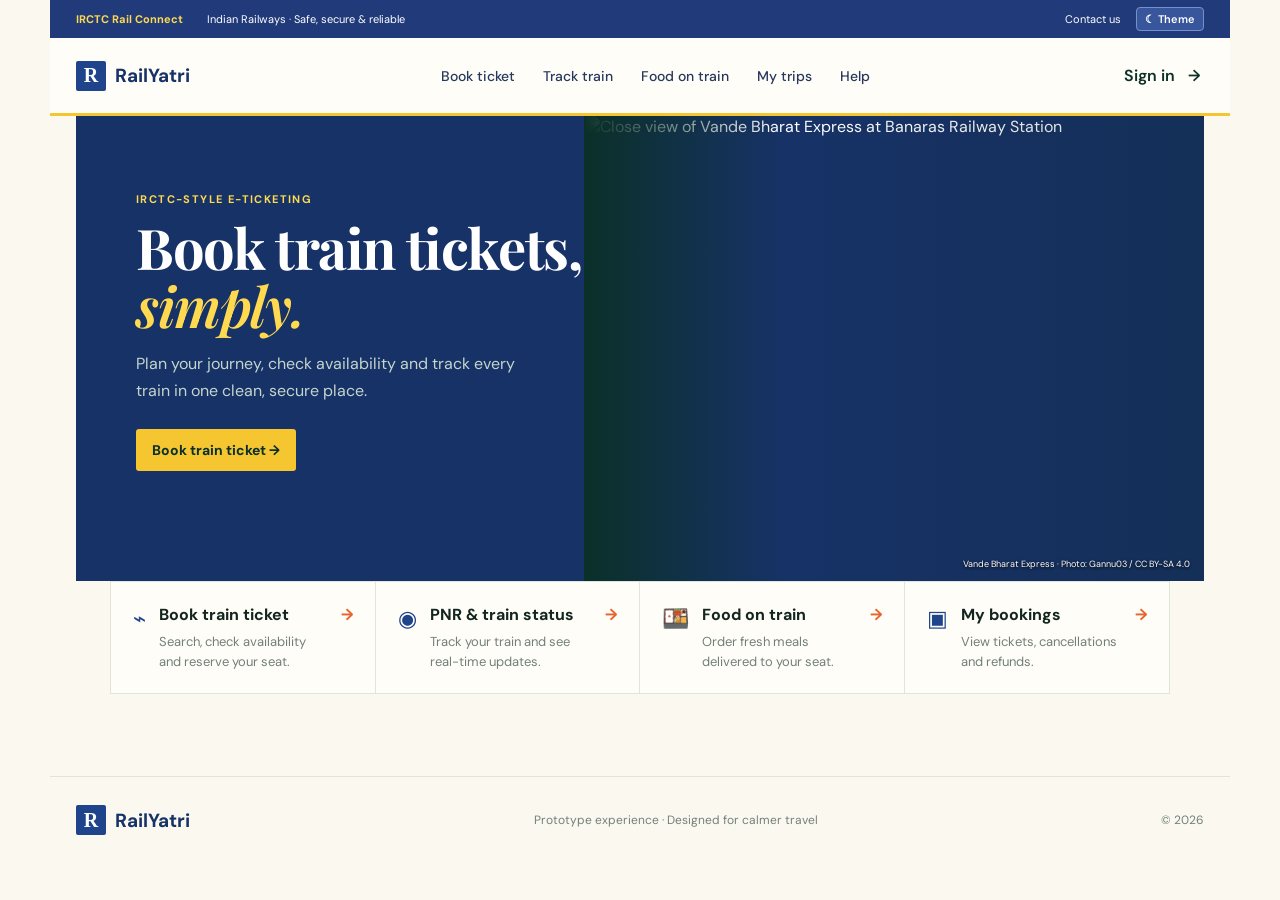
==== Project 1/index.html @ 1992cc27 "Add files via upload" ====
<!doctype html><html lang="en"><head><meta charset="UTF-8" /><meta name="viewport" content="width=device-width, initial-scale=1.0" /><title>RailYatri — Smarter train travel</title><link rel="preconnect" href="https://fonts.googleapis.com" /><link rel="preconnect" href="https://fonts.gstatic.com" crossorigin /><link href="https://fonts.googleapis.com/css2?family=DM+Sans:wght@400;500;600;700&family=Playfair+Display:wght@600;700&display=swap" rel="stylesheet" /><link rel="stylesheet" href="styles.css" /></head><body><header class="site-header"><a class="brand" href="index.html"><span class="brand-mark">R</span><span>RailYatri</span></a><nav><a href="book.html">Book ticket</a><a href="track.html">Track train</a><a href="food.html">Food on train</a><a href="trips.html">My trips</a><a href="help.html">Help</a></nav><button class="profile">Sign in <span>→</span></button></header><main><section class="hero home-hero"><div class="hero-copy"><p class="eyebrow">IRCTC-STYLE E-TICKETING</p><h1>Book train tickets,<br /><em>simply.</em></h1><p class="intro">Plan your journey, check availability and track every train in one clean, secure place.</p><a class="primary-link" href="book.html">Book train ticket <span>→</span></a></div><div class="hero-photo"><img src="https://commons.wikimedia.org/wiki/Special:FilePath/Vande%20Bharat%20express%20at%20Banaras%20Railwaystation.jpg?width=1600" alt="Close view of Vande Bharat Express at Banaras Railway Station" /><span>Vande Bharat Express · Photo: Gannu03 / CC BY-SA 4.0</span></div></section><section class="home-actions"><a href="book.html"><span>⌁</span><div><h2>Book train ticket</h2><p>Search, check availability and reserve your seat.</p></div><b>→</b></a><a href="track.html"><span>◉</span><div><h2>PNR & train status</h2><p>Track your train and see real-time updates.</p></div><b>→</b></a><a href="food.html"><span>🍱</span><div><h2>Food on train</h2><p>Order fresh meals delivered to your seat.</p></div><b>→</b></a><a href="trips.html"><span>▣</span><div><h2>My bookings</h2><p>View tickets, cancellations and refunds.</p></div><b>→</b></a></section></main><footer><a class="brand" href="index.html"><span class="brand-mark">R</span><span>RailYatri</span></a><span>Prototype experience · Designed for calmer travel</span><span>© 2026</span></footer><script src="app.js"></script></body></html>
---- Project 1/styles.css ----
:root { --ink:#12251f; --deep:#0b3028; --cream:#fbf8f0; --paper:#fffdf8; --orange:#e7642c; --orange-soft:#fff0e7; --green:#2e806a; --muted:#718078; --line:#dfe5dc; }
* { box-sizing:border-box; } html { scroll-behavior:smooth; } body { margin:0; font-family:"DM Sans",sans-serif; color:var(--ink); background:var(--cream); } .site-header, main, footer { max-width:1180px; margin:auto; } .site-header { height:78px; display:flex; align-items:center; justify-content:space-between; padding:0 26px; } .brand { color:var(--deep); text-decoration:none; font-size:19px; font-weight:700; display:flex; gap:9px; align-items:center; } .brand-mark { width:30px; height:30px; border-radius:9px; display:grid; place-items:center; background:var(--orange); color:white; font-family:Georgia,serif; font-size:20px; } nav { display:flex; gap:28px; } nav a { text-decoration:none; color:var(--muted); font-size:14px; font-weight:500; } nav a.active, nav a:hover { color:var(--deep); } .profile,.primary-btn,.dark-btn { border:0; cursor:pointer; font:inherit; font-weight:600; border-radius:9px; } .profile { color:var(--deep); background:transparent; padding:10px 4px; } .profile span,.primary-btn span,.dark-btn span { margin-left:9px; } .hero { min-height:392px; position:relative; display:flex; padding:76px 60px 110px; overflow:hidden; background:var(--deep); color:white; border-radius:22px; } .hero-copy { z-index:2; max-width:550px; } .eyebrow { font-size:11px; letter-spacing:1.4px; font-weight:700; margin:0 0 12px; color:var(--orange); } h1,h2,h3,p { margin-top:0; } h1,h2 { font-family:"Playfair Display",Georgia,serif; } h1 { font-size:56px; line-height:1.03; margin-bottom:18px; letter-spacing:-1.4px; } h1 em { color:#f5bb89; font-weight:600; } .intro { color:#c5d5cc; line-height:1.65; max-width:385px; font-size:16px; } .route-art { position:absolute; inset:0 0 0 50%; background:linear-gradient(145deg,#155446,#0c322b); overflow:hidden; } .sun { position:absolute; width:185px; height:185px; background:#ed9a5e; opacity:.9; border-radius:50%; right:18%; top:59px; } .hill { position:absolute; bottom:-38px; border-radius:50% 50% 0 0; background:#1d6755; } .hill-one { width:420px; height:180px; left:-80px; }.hill-two { width:480px; height:230px; right:-160px; background:#125044; }.track-line { height:3px; width:110%; background:#e5bf79; position:absolute; bottom:86px; transform:rotate(-9deg); }.train { position:absolute; bottom:78px; left:31%; display:flex; gap:5px; transform:rotate(-9deg); }.train span { height:28px; width:76px; background:#f5ead0; border-radius:7px 12px 4px 4px; border-bottom:7px solid var(--orange); }.train span:first-child { width:60px; background:#e8783c; }.booking-card { position:relative; z-index:3; margin:-62px 30px 0; padding:27px 30px 19px; background:var(--paper); border-radius:16px; box-shadow:0 18px 45px #17382c20; } .card-title { display:flex; gap:13px; align-items:center; margin-bottom:21px; }.icon-circle { height:38px; width:38px; display:grid; place-items:center; border-radius:50%; color:var(--orange); background:var(--orange-soft); font-size:22px; }.card-title .eyebrow { margin-bottom:3px; }.card-title h2 { font-family:"DM Sans"; font-size:18px; margin:0; }.booking-form { display:grid; grid-template-columns:1.25fr 35px 1.25fr .9fr .75fr 1fr; gap:12px; align-items:end; }.booking-form label,.track-input { display:flex; flex-direction:column; gap:7px; color:var(--muted); font-size:12px; font-weight:600; }.booking-form input,.booking-form select,.track-input input { min-height:43px; padding:0 11px; border:1px solid var(--line); border-radius:7px; background:white; color:var(--ink); font:500 14px "DM Sans"; outline-color:var(--green); }.swap { width:32px; height:32px; margin-bottom:5px; background:var(--orange-soft); color:var(--orange); border:0; border-radius:50%; font-size:17px; cursor:pointer; }.primary-btn,.dark-btn { min-height:43px; color:white; background:var(--orange); padding:0 13px; white-space:nowrap; }.form-note,.helper { margin:14px 0 0; color:var(--muted); font-size:12px; }.tracker-section { padding:105px 60px 88px; display:grid; grid-template-columns:.76fr 1.24fr; align-items:center; gap:70px; }.section-intro h2 { font-size:40px; line-height:1.1; margin-bottom:15px; letter-spacing:-.7px; }.section-intro>p:last-child { color:var(--muted); line-height:1.7; max-width:330px; }.tracker-panel { background:var(--paper); border:1px solid #e7e3d7; border-radius:16px; padding:11px 22px 24px; }.tracker-tabs { display:flex; border-bottom:1px solid var(--line); gap:26px; }.tab { padding:16px 3px 13px; color:var(--muted); font:600 14px "DM Sans"; border:0; border-bottom:2px solid transparent; background:transparent; cursor:pointer; }.tab.active { color:var(--deep); border-color:var(--orange); }.tracking-form { display:grid; grid-template-columns:1fr auto; gap:12px; margin-top:22px; }.track-input input { width:100%; }.dark-btn { background:var(--deep); align-self:end; }.tracking-result { margin-top:23px; padding-top:22px; border-top:1px solid var(--line); }.hidden { display:none; }.result-head { display:flex; justify-content:space-between; gap:15px; }.result-head .eyebrow { margin-bottom:7px; }.result-head h3 { font-size:16px; margin-bottom:5px; }.result-head p:not(.eyebrow) { color:var(--muted); font-size:13px; margin-bottom:0; }.status { align-self:start; color:var(--green); background:#e7f5ee; border-radius:20px; padding:6px 9px; white-space:nowrap; font-size:11px; font-weight:700; }.journey-progress { display:grid; grid-template-columns:1fr 1.2fr 1fr .85fr 1fr; align-items:start; margin:30px 0 19px; }.station { display:flex; flex-direction:column; gap:5px; font-size:12px; }.station b { font-size:13px; }.station small { color:var(--muted); font-size:10px; line-height:1.35; }.current b { color:var(--orange); }.line { height:2px; margin-top:7px; background:var(--line); position:relative; }.line i { display:block; width:72%; height:2px; background:var(--green); }.line.future { background:repeating-linear-gradient(90deg,var(--line) 0 5px,transparent 5px 10px); }.train-dot { position:absolute; top:-10px; right:25%; width:20px; height:20px; display:grid; place-items:center; border-radius:50%; background:var(--green); color:white; font-size:13px; }.result-details { display:flex; gap:10px; flex-wrap:wrap; }.result-details span { color:var(--muted); background:#f7f4ec; border-radius:6px; padding:8px; font-size:11px; }.result-details b { color:var(--ink); margin-right:3px; }.quick-links { margin:0 60px 84px; padding-top:28px; border-top:1px solid var(--line); display:grid; grid-template-columns:repeat(3,1fr); gap:36px; }.link-icon { color:var(--orange); font-size:25px; }.quick-links h3 { font-size:16px; margin:12px 0 6px; }.quick-links p { color:var(--muted); font-size:13px; line-height:1.55; max-width:220px; }.quick-links a { color:var(--deep); font-size:13px; font-weight:700; text-decoration:none; } footer { margin-top:20px; padding:28px 26px; border-top:1px solid var(--line); display:flex; justify-content:space-between; align-items:center; color:var(--muted); font-size:12px; }
@media (max-width:760px) { .site-header { padding:0 18px; }.site-header nav { display:none; }.hero { border-radius:0; min-height:390px; padding:64px 27px 145px; }.route-art { left:0; top:58%; opacity:.65; }.booking-card { margin:-83px 14px 0; padding:22px 17px; }.booking-form { grid-template-columns:1fr 32px 1fr; }.booking-form label:nth-of-type(3),.booking-form label:nth-of-type(4),.primary-btn { grid-column:span 3; }.tracker-section { padding:75px 20px 60px; grid-template-columns:1fr; gap:28px; }.section-intro h2 { font-size:35px; }.tracker-panel { padding:9px 15px 18px; }.tracking-form { grid-template-columns:1fr; }.journey-progress { grid-template-columns:1fr; gap:8px; }.line { width:2px; height:18px; margin:0 0 0 6px; }.line i { width:2px; height:70%; }.line.future { width:2px; }.train-dot { display:none; }.quick-links { margin:0 20px 55px; grid-template-columns:1fr; gap:27px; }.result-head { flex-direction:column; }.status { align-self:start; } footer { margin:0 15px; padding:24px 4px; flex-wrap:wrap; gap:15px; } }
.home-hero { margin:0 26px; }.primary-link { display:inline-block; margin-top:9px; color:var(--deep); text-decoration:none; background:#f5bb89; padding:12px 16px; border-radius:9px; font-weight:700; font-size:14px; }.home-actions { display:grid; grid-template-columns:repeat(3,1fr); gap:18px; margin:32px 60px 82px; }.home-actions a,.help-grid a { display:flex; gap:13px; align-items:flex-start; color:var(--ink); text-decoration:none; background:var(--paper); padding:22px; border:1px solid #e7e3d7; border-radius:13px; }.home-actions a>span,.help-grid a>span { color:var(--orange); font-size:22px; }.home-actions h2,.help-grid h2 { font-family:"DM Sans"; font-size:16px; margin:0 0 7px; }.home-actions p,.help-grid p { margin:0; color:var(--muted); font-size:13px; line-height:1.5; }.home-actions b { margin-left:auto; color:var(--orange); }.page { max-width:930px; min-height:calc(100vh - 150px); padding:60px 26px 90px; }.page-heading { margin-bottom:37px; }.page-heading h1 { color:var(--deep); margin-bottom:13px; }.page-heading h1 em { color:var(--orange); }.page-heading>p:last-child { color:var(--muted); max-width:470px; line-height:1.6; }.page-card { margin:0; }.tracker-page { max-width:790px; }.tracker-page .tracker-panel { padding:11px 22px 28px; }.trip-card { background:var(--paper); border:1px solid #e7e3d7; border-radius:16px; padding:27px; }.trip-top { display:flex; justify-content:space-between; gap:18px; }.trip-top h2 { font-size:25px; margin:0 0 9px; }.trip-top p:last-child { color:var(--muted); font-size:13px; margin:0; }.trip-meta { display:grid; grid-template-columns:repeat(3,1fr); margin:26px 0; padding:19px 0; border-top:1px solid var(--line); border-bottom:1px solid var(--line); gap:16px; font-size:13px; }.trip-meta span { display:flex; flex-direction:column; gap:5px; }.trip-meta b { color:var(--muted); font-size:11px; }.trip-actions { display:flex; align-items:center; gap:22px; }.outline-link { text-decoration:none; color:var(--deep); border:1px solid var(--deep); border-radius:8px; padding:10px 13px; font-size:13px; font-weight:700; }.help-grid { display:grid; grid-template-columns:repeat(3,1fr); gap:17px; }.help-grid a { display:block; min-height:210px; }.help-grid a>span { display:block; margin-bottom:28px; }.help-grid b { display:block; margin-top:22px; color:var(--deep); font-size:13px; }
@media (max-width:760px) { .home-hero { margin:0; }.page { padding:45px 20px 65px; }.page-heading h1 { font-size:42px; }.home-actions,.help-grid { grid-template-columns:1fr; margin:24px 20px 55px; }.home-actions { margin-top:24px; }.help-grid { margin-left:0; margin-right:0; }.trip-top,.trip-actions { flex-direction:column; }.trip-meta { grid-template-columns:1fr; }.page-card { margin:0; } }
.live-strip { display:flex; align-items:center; gap:8px; margin:22px 0 0; padding:10px 12px; background:#eef8f2; border-radius:8px; color:#287358; font-size:12px; }.live-strip span:not(.pulse) { color:var(--muted); }.live-strip button { margin-left:auto; color:var(--deep); border:0; background:transparent; font:700 12px "DM Sans"; cursor:pointer; }.pulse { width:7px; height:7px; border-radius:50%; background:var(--green); box-shadow:0 0 0 4px #cde9dc; }.tracker-stats { display:grid; grid-template-columns:repeat(3,1fr); gap:10px; margin:16px 0; }.tracker-stats div { padding:13px; border:1px solid var(--line); border-radius:8px; }.tracker-stats small,.tracker-stats span { display:block; color:var(--muted); font-size:10px; }.tracker-stats b { display:block; margin:5px 0 4px; font-size:19px; }.tracker-stats em { font-size:11px; font-style:normal; font-weight:500; }.route-card { margin-top:23px; padding:18px; background:#f9f7f0; border-radius:11px; }.route-card-head { display:flex; justify-content:space-between; gap:15px; padding-bottom:16px; border-bottom:1px solid var(--line); }.route-card-head .eyebrow { margin-bottom:5px; }.route-card-head h4 { margin:0; font-size:15px; }.route-card-head>span { align-self:center; color:var(--green); background:#e7f5ee; padding:6px 8px; border-radius:20px; white-space:nowrap; font-size:10px; font-weight:700; }.station-timeline { margin:19px 0 0; padding:0; list-style:none; }.station-timeline li { position:relative; display:grid; grid-template-columns:48px 1fr; gap:13px; min-height:58px; padding-left:20px; }.station-timeline li::before { content:""; position:absolute; left:3px; top:5px; width:9px; height:9px; border-radius:50%; background:#fff; border:2px solid #c5cec8; }.station-timeline li::after { content:""; position:absolute; left:7px; top:15px; bottom:0; width:1px; background:#d4ddd6; }.station-timeline li:last-child { min-height:35px; }.station-timeline li:last-child::after { display:none; }.station-timeline li.complete::before { background:var(--green); border-color:var(--green); }.station-timeline li.current::before { width:13px; height:13px; left:1px; top:3px; background:var(--orange); border:3px solid #ffd9c5; }.station-timeline time { color:var(--muted); font-size:11px; font-weight:600; }.station-timeline b { display:block; font-size:13px; }.station-timeline small { display:block; margin-top:4px; color:var(--muted); font-size:11px; }.station-timeline .current b { color:var(--orange); }.tiny-live { margin-left:5px; padding:2px 4px; background:var(--orange-soft); border-radius:3px; color:var(--orange); font-size:8px; letter-spacing:.5px; }.detail-grid { display:grid; grid-template-columns:1fr 1fr; gap:13px; margin-top:16px; }.detail-grid section { padding:14px; border:1px solid var(--line); border-radius:9px; }.detail-grid .eyebrow { margin-bottom:10px; }.ticket-lines { display:grid; gap:8px; }.ticket-lines span { display:flex; justify-content:space-between; color:var(--muted); font-size:11px; }.ticket-lines b { color:var(--ink); }.confirmed { color:var(--green)!important; }.alert { display:flex; gap:7px; color:var(--muted); font-size:11px; line-height:1.5; }.alert b { color:var(--green); }.text-action { margin-top:14px; padding:0; border:0; color:var(--deep); background:transparent; font:700 11px "DM Sans"; cursor:pointer; }
@media (max-width:760px) { .live-strip { flex-wrap:wrap; }.live-strip button { margin-left:0; }.tracker-stats,.detail-grid { grid-template-columns:1fr; }.route-card-head { flex-direction:column; }.route-card-head>span { align-self:flex-start; }.result-details { display:none; } }
.hero-photo { position:absolute; inset:0 0 0 45%; overflow:hidden; }.hero-photo::after { content:""; position:absolute; inset:0; background:linear-gradient(90deg,var(--deep) 0%,transparent 32%,#08241a33 100%); }.hero-photo img { width:100%; height:100%; display:block; object-fit:cover; object-position:center; }.hero-photo span { position:absolute; right:14px; bottom:11px; z-index:1; color:#fff; font-size:9px; text-shadow:0 1px 3px #000; }
@media (max-width:760px) { .hero-photo { inset:0; opacity:.42; }.hero-photo::after { background:linear-gradient(0deg,#0b302899,transparent); }.hero-photo span { display:none; } }
.irctc-utility { max-width:1180px; margin:auto; min-height:32px; padding:7px 26px; display:flex; align-items:center; gap:24px; color:#fff; background:#213b7a; font-size:11px; }.irctc-utility>span:first-child { color:#ffd94f; font-weight:700; }.irctc-utility div { margin-left:auto; display:flex; align-items:center; gap:15px; }.irctc-utility a { color:#fff; text-decoration:none; }.theme-toggle { padding:4px 8px; color:#fff; background:#38569b; border:1px solid #7690c9; border-radius:4px; font:600 11px "DM Sans"; cursor:pointer; }.site-header { border-bottom:3px solid #f6c631; background:var(--paper); }.brand-mark { border-radius:2px; background:#20448c; }.brand { color:#173267; }.site-header nav { align-self:stretch; }.site-header nav a { display:flex; align-items:center; color:#26385b; }.site-header nav a.active { color:#174998; border-bottom:3px solid #f6c631; }.home-hero { border-radius:0; min-height:426px; background:#173267; }.hero-copy { max-width:600px; }.home-hero .eyebrow { color:#ffd94f; }.home-hero h1 em { color:#ffd94f; }.primary-link { border-radius:3px; background:#f6c631; }.home-actions { gap:0; margin-top:0; border:1px solid var(--line); background:var(--paper); }.home-actions a { border:0; border-radius:0; border-right:1px solid var(--line); }.home-actions a:last-child { border-right:0; }.home-actions a>span { color:#20448c; }.page-heading .eyebrow,.card-title .eyebrow { color:#174998; }.primary-btn { border-radius:3px; background:#ef8e12; }.dark-btn { border-radius:3px; background:#20448c; }.tracker-panel,.trip-card { border-radius:4px; }.tab.active { color:#174998; border-color:#f6c631; }
:root[data-theme="dark"] { --ink:#eaf1ff; --deep:#07162f; --cream:#0c1628; --paper:#13213a; --orange:#ffbc32; --orange-soft:#273b55; --green:#65d6ac; --muted:#aab8cf; --line:#33445f; } :root[data-theme="dark"] body { background:#0c1628; } :root[data-theme="dark"] .site-header { background:#13213a; border-color:#ffbc32; } :root[data-theme="dark"] .brand { color:#eaf1ff; } :root[data-theme="dark"] .brand-mark { background:#ffbc32; color:#102040; } :root[data-theme="dark"] .site-header nav a { color:#c6d3e8; } :root[data-theme="dark"] .site-header nav a.active { color:#ffce4c; } :root[data-theme="dark"] .booking-form input,:root[data-theme="dark"] .booking-form select,:root[data-theme="dark"] .track-input input { background:#0d1a2e; color:#eaf1ff; border-color:#3a4c69; } :root[data-theme="dark"] .home-actions a,:root[data-theme="dark"] .tracker-panel,:root[data-theme="dark"] .trip-card { background:#13213a; border-color:#33445f; } :root[data-theme="dark"] .route-card,:root[data-theme="dark"] .result-details span { background:#172944; } :root[data-theme="dark"] .live-strip { background:#153829; } :root[data-theme="dark"] .detail-grid section,:root[data-theme="dark"] .tracker-stats div { border-color:#33445f; } :root[data-theme="dark"] .hero-photo::after { background:linear-gradient(90deg,#07162f 0%,transparent 34%,#0008 100%); } :root[data-theme="dark"] footer { border-color:#33445f; }
@media (max-width:760px) { .irctc-utility { padding:7px 15px; gap:8px; }.irctc-utility>span:nth-child(2),.irctc-utility a { display:none; }.irctc-utility div { margin-left:auto; }.site-header { margin-top:0; }.home-actions { margin-top:0; }.home-actions a { border-right:0; border-bottom:1px solid var(--line); }.home-actions a:last-child { border-bottom:0; } }
.food-page { max-width:1010px; }.food-search { display:grid; grid-template-columns:.9fr 1.1fr; gap:30px; padding:27px; background:#18366e; color:white; border-radius:5px; }.food-search .eyebrow { color:#ffdc51; }.food-search h2 { margin:0 0 9px; font-size:27px; }.food-search-copy>p:last-child { margin:0; color:#d6e0f4; font-size:13px; line-height:1.6; }.food-form { display:grid; grid-template-columns:1fr 1fr auto; gap:10px; align-items:end; }.food-form label { display:flex; flex-direction:column; gap:7px; color:#d6e0f4; font-size:11px; font-weight:700; }.food-form input,.food-form select { min-height:42px; padding:0 10px; border:1px solid #7992c2; border-radius:3px; color:#173267; background:#fff; font:500 13px "DM Sans"; }.food-results { margin-top:32px; }.food-result-head { display:flex; justify-content:space-between; align-items:flex-start; margin-bottom:18px; }.food-result-head .eyebrow { margin-bottom:6px; }.food-result-head h2 { margin:0; font-size:27px; }.food-grid { display:grid; grid-template-columns:repeat(3,1fr); gap:17px; }.food-grid article { overflow:hidden; padding:0 15px 15px; background:var(--paper); border:1px solid var(--line); border-radius:5px; }.food-image { height:130px; margin:0 -15px 14px; display:grid; place-items:center; font-size:59px; }.thali { background:#f8e3bd; }.biryani { background:#f2d2bf; }.snacks { background:#d9e8cc; }.food-tag { margin:0 0 7px; color:#396b92; font-size:9px; font-weight:700; letter-spacing:1px; }.food-grid h3 { margin-bottom:7px; font-family:"DM Sans"; font-size:16px; }.food-grid p:not(.food-tag) { min-height:39px; margin-bottom:14px; color:var(--muted); font-size:12px; line-height:1.5; }.food-grid article>div:last-child { display:flex; justify-content:space-between; align-items:center; }.add-food { padding:7px 10px; border:1px solid #20448c; border-radius:3px; color:#20448c; background:transparent; font:700 12px "DM Sans"; cursor:pointer; }.add-food:disabled { color:#37745c; border-color:#77b491; }.cart-message { margin:16px 0 0; color:var(--muted); font-size:12px; }.food-steps { display:grid; grid-template-columns:repeat(3,1fr); gap:22px; margin-top:62px; padding-top:28px; border-top:1px solid var(--line); }.food-steps span { display:grid; place-items:center; width:26px; height:26px; margin-bottom:10px; border-radius:50%; background:#e4ebf7; color:#20448c; font-size:12px; font-weight:700; }.food-steps h3 { margin:0 0 6px; font-size:14px; }.food-steps p { color:var(--muted); font-size:12px; }.food-page .primary-btn { align-self:end; }
:root[data-theme="dark"] .food-grid article { background:#13213a; border-color:#33445f; }:root[data-theme="dark"] .food-form input,:root[data-theme="dark"] .food-form select { background:#0d1a2e; color:#eaf1ff; border-color:#637b9e; }:root[data-theme="dark"] .food-steps span { background:#263b5f; color:#ffcf50; }:root[data-theme="dark"] .food-tag { color:#8fc0ff; }
@media (max-width:760px) { .food-search,.food-form,.food-grid,.food-steps { grid-template-columns:1fr; }.food-search { padding:20px; }.food-result-head { flex-direction:column; gap:12px; }.food-grid { gap:14px; }.food-steps { margin-top:42px; gap:8px; } }
@media (min-width:761px) { .home-actions { grid-template-columns:repeat(4,1fr); } }
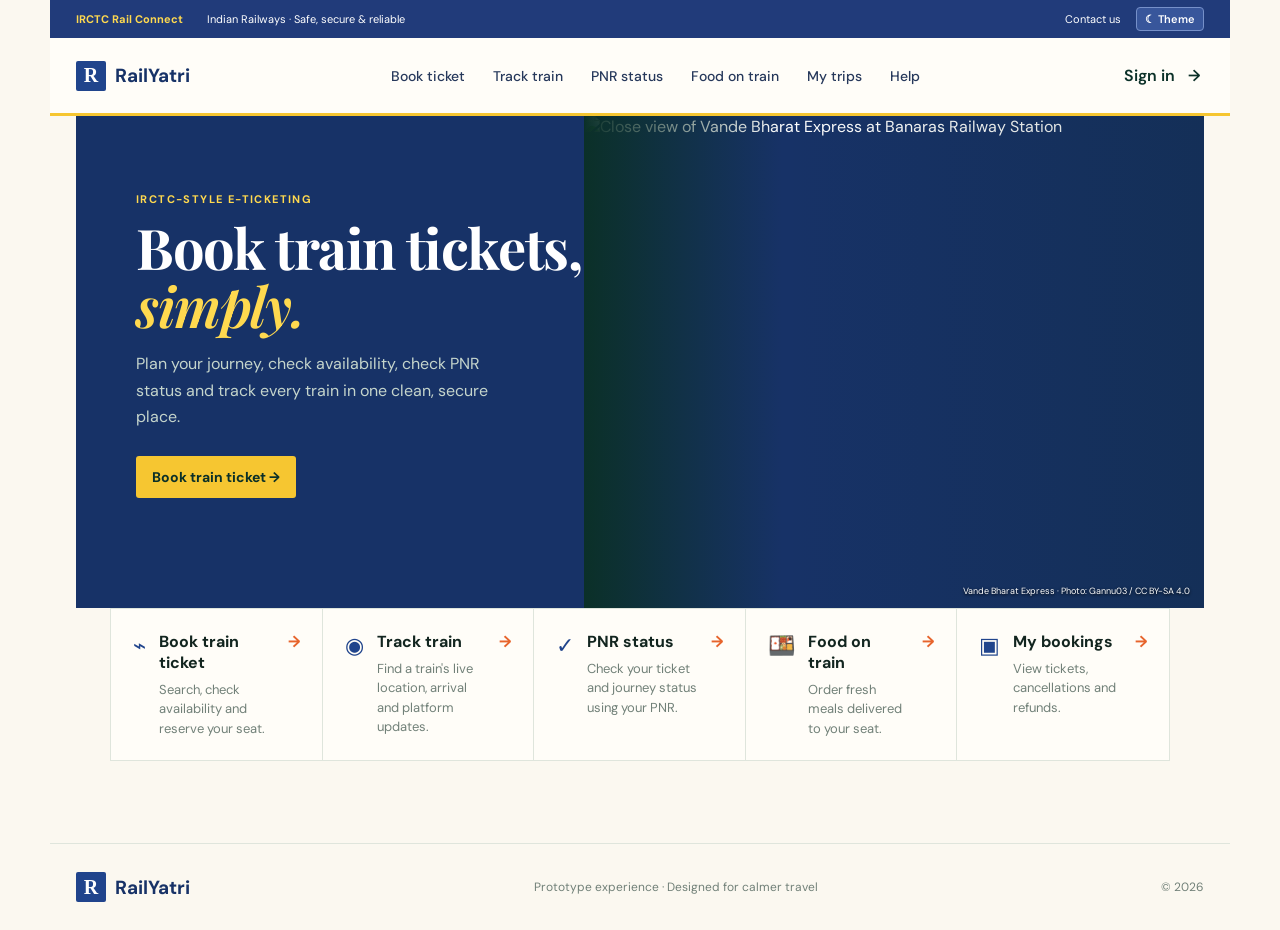
==== commit 5b8feef9: "Add files via upload" ====
--- a/Project 1/index.html
+++ b/Project 1/index.html
@@ -1 +1,56 @@
-<!doctype html><html lang="en"><head><meta charset="UTF-8" /><meta name="viewport" content="width=device-width, initial-scale=1.0" /><title>RailYatri — Smarter train travel</title><link rel="preconnect" href="https://fonts.googleapis.com" /><link rel="preconnect" href="https://fonts.gstatic.com" crossorigin /><link href="https://fonts.googleapis.com/css2?family=DM+Sans:wght@400;500;600;700&family=Playfair+Display:wght@600;700&display=swap" rel="stylesheet" /><link rel="stylesheet" href="styles.css" /></head><body><header class="site-header"><a class="brand" href="index.html"><span class="brand-mark">R</span><span>RailYatri</span></a><nav><a href="book.html">Book ticket</a><a href="track.html">Track train</a><a href="food.html">Food on train</a><a href="trips.html">My trips</a><a href="help.html">Help</a></nav><button class="profile">Sign in <span>→</span></button></header><main><section class="hero home-hero"><div class="hero-copy"><p class="eyebrow">IRCTC-STYLE E-TICKETING</p><h1>Book train tickets,<br /><em>simply.</em></h1><p class="intro">Plan your journey, check availability and track every train in one clean, secure place.</p><a class="primary-link" href="book.html">Book train ticket <span>→</span></a></div><div class="hero-photo"><img src="https://commons.wikimedia.org/wiki/Special:FilePath/Vande%20Bharat%20express%20at%20Banaras%20Railwaystation.jpg?width=1600" alt="Close view of Vande Bharat Express at Banaras Railway Station" /><span>Vande Bharat Express · Photo: Gannu03 / CC BY-SA 4.0</span></div></section><section class="home-actions"><a href="book.html"><span>⌁</span><div><h2>Book train ticket</h2><p>Search, check availability and reserve your seat.</p></div><b>→</b></a><a href="track.html"><span>◉</span><div><h2>PNR & train status</h2><p>Track your train and see real-time updates.</p></div><b>→</b></a><a href="food.html"><span>🍱</span><div><h2>Food on train</h2><p>Order fresh meals delivered to your seat.</p></div><b>→</b></a><a href="trips.html"><span>▣</span><div><h2>My bookings</h2><p>View tickets, cancellations and refunds.</p></div><b>→</b></a></section></main><footer><a class="brand" href="index.html"><span class="brand-mark">R</span><span>RailYatri</span></a><span>Prototype experience · Designed for calmer travel</span><span>© 2026</span></footer><script src="app.js"></script></body></html>
+<!doctype html>
+<html lang="en">
+<head>
+  <meta charset="UTF-8" />
+  <meta name="viewport" content="width=device-width, initial-scale=1.0" />
+  <title>RailYatri — Smarter train travel</title>
+  <link rel="preconnect" href="https://fonts.googleapis.com" />
+  <link rel="preconnect" href="https://fonts.gstatic.com" crossorigin />
+  <link href="https://fonts.googleapis.com/css2?family=DM+Sans:wght@400;500;600;700&family=Playfair+Display:wght@600;700&display=swap" rel="stylesheet" />
+  <link rel="stylesheet" href="styles.css" />
+</head>
+<body>
+  <header class="site-header">
+    <a class="brand" href="index.html"><span class="brand-mark">R</span><span>RailYatri</span></a>
+    <nav>
+      <a href="book.html">Book ticket</a>
+      <a href="track.html">Track train</a>
+      <a href="pnr.html">PNR status</a>
+      <a href="food.html">Food on train</a>
+      <a href="trips.html">My trips</a>
+      <a href="help.html">Help</a>
+    </nav>
+    <button class="profile">Sign in <span>→</span></button>
+  </header>
+
+  <main>
+    <section class="hero home-hero">
+      <div class="hero-copy">
+        <p class="eyebrow">IRCTC-STYLE E-TICKETING</p>
+        <h1>Book train tickets,<br /><em>simply.</em></h1>
+        <p class="intro">Plan your journey, check availability, check PNR status and track every train in one clean, secure place.</p>
+        <a class="primary-link" href="book.html">Book train ticket <span>→</span></a>
+      </div>
+      <div class="hero-photo">
+        <img src="https://commons.wikimedia.org/wiki/Special:FilePath/Vande%20Bharat%20express%20at%20Banaras%20Railwaystation.jpg?width=1600" alt="Close view of Vande Bharat Express at Banaras Railway Station" />
+        <span>Vande Bharat Express · Photo: Gannu03 / CC BY-SA 4.0</span>
+      </div>
+    </section>
+
+    <section class="home-actions">
+      <a href="book.html"><span>⌁</span><div><h2>Book train ticket</h2><p>Search, check availability and reserve your seat.</p></div><b>→</b></a>
+      <a href="track.html"><span>◉</span><div><h2>Track train</h2><p>Find a train's live location, arrival and platform updates.</p></div><b>→</b></a>
+      <a href="pnr.html"><span>✓</span><div><h2>PNR status</h2><p>Check your ticket and journey status using your PNR.</p></div><b>→</b></a>
+      <a href="food.html"><span>🍱</span><div><h2>Food on train</h2><p>Order fresh meals delivered to your seat.</p></div><b>→</b></a>
+      <a href="trips.html"><span>▣</span><div><h2>My bookings</h2><p>View tickets, cancellations and refunds.</p></div><b>→</b></a>
+    </section>
+  </main>
+
+  <footer>
+    <a class="brand" href="index.html"><span class="brand-mark">R</span><span>RailYatri</span></a>
+    <span>Prototype experience · Designed for calmer travel</span>
+    <span>© 2026</span>
+  </footer>
+  <script src="app.js"></script>
+</body>
+</html>
--- a/Project 1/styles.css
+++ b/Project 1/styles.css
@@ -13,4 +13,60 @@
 .food-page { max-width:1010px; }.food-search { display:grid; grid-template-columns:.9fr 1.1fr; gap:30px; padding:27px; background:#18366e; color:white; border-radius:5px; }.food-search .eyebrow { color:#ffdc51; }.food-search h2 { margin:0 0 9px; font-size:27px; }.food-search-copy>p:last-child { margin:0; color:#d6e0f4; font-size:13px; line-height:1.6; }.food-form { display:grid; grid-template-columns:1fr 1fr auto; gap:10px; align-items:end; }.food-form label { display:flex; flex-direction:column; gap:7px; color:#d6e0f4; font-size:11px; font-weight:700; }.food-form input,.food-form select { min-height:42px; padding:0 10px; border:1px solid #7992c2; border-radius:3px; color:#173267; background:#fff; font:500 13px "DM Sans"; }.food-results { margin-top:32px; }.food-result-head { display:flex; justify-content:space-between; align-items:flex-start; margin-bottom:18px; }.food-result-head .eyebrow { margin-bottom:6px; }.food-result-head h2 { margin:0; font-size:27px; }.food-grid { display:grid; grid-template-columns:repeat(3,1fr); gap:17px; }.food-grid article { overflow:hidden; padding:0 15px 15px; background:var(--paper); border:1px solid var(--line); border-radius:5px; }.food-image { height:130px; margin:0 -15px 14px; display:grid; place-items:center; font-size:59px; }.thali { background:#f8e3bd; }.biryani { background:#f2d2bf; }.snacks { background:#d9e8cc; }.food-tag { margin:0 0 7px; color:#396b92; font-size:9px; font-weight:700; letter-spacing:1px; }.food-grid h3 { margin-bottom:7px; font-family:"DM Sans"; font-size:16px; }.food-grid p:not(.food-tag) { min-height:39px; margin-bottom:14px; color:var(--muted); font-size:12px; line-height:1.5; }.food-grid article>div:last-child { display:flex; justify-content:space-between; align-items:center; }.add-food { padding:7px 10px; border:1px solid #20448c; border-radius:3px; color:#20448c; background:transparent; font:700 12px "DM Sans"; cursor:pointer; }.add-food:disabled { color:#37745c; border-color:#77b491; }.cart-message { margin:16px 0 0; color:var(--muted); font-size:12px; }.food-steps { display:grid; grid-template-columns:repeat(3,1fr); gap:22px; margin-top:62px; padding-top:28px; border-top:1px solid var(--line); }.food-steps span { display:grid; place-items:center; width:26px; height:26px; margin-bottom:10px; border-radius:50%; background:#e4ebf7; color:#20448c; font-size:12px; font-weight:700; }.food-steps h3 { margin:0 0 6px; font-size:14px; }.food-steps p { color:var(--muted); font-size:12px; }.food-page .primary-btn { align-self:end; }
 :root[data-theme="dark"] .food-grid article { background:#13213a; border-color:#33445f; }:root[data-theme="dark"] .food-form input,:root[data-theme="dark"] .food-form select { background:#0d1a2e; color:#eaf1ff; border-color:#637b9e; }:root[data-theme="dark"] .food-steps span { background:#263b5f; color:#ffcf50; }:root[data-theme="dark"] .food-tag { color:#8fc0ff; }
 @media (max-width:760px) { .food-search,.food-form,.food-grid,.food-steps { grid-template-columns:1fr; }.food-search { padding:20px; }.food-result-head { flex-direction:column; gap:12px; }.food-grid { gap:14px; }.food-steps { margin-top:42px; gap:8px; } }
-@media (min-width:761px) { .home-actions { grid-template-columns:repeat(4,1fr); } }
+@media (min-width:761px) { .home-actions { grid-template-columns:repeat(5,1fr); } .help-grid { grid-template-columns:repeat(4,1fr); } }
+.platform-watch { display:grid; grid-template-columns:auto 1fr auto auto; align-items:center; gap:10px; margin:13px 0 0; padding:12px; background:#eef5ff; border:1px solid #bdcfef; border-radius:5px; color:#244a82; }.watch-icon { display:grid; place-items:center; width:29px; height:29px; border-radius:50%; background:#d2e2ff; font-size:16px; }.platform-watch b,.platform-watch span { display:block; }.platform-watch b { font-size:12px; }.platform-watch span { margin-top:3px; color:#567198; font-size:11px; }.watch-button,.demo-link { border-radius:3px; font:700 11px "DM Sans"; cursor:pointer; white-space:nowrap; }.watch-button { padding:8px 9px; border:0; color:#fff; background:#20448c; }.watch-button:disabled { background:#39775a; }.demo-link { padding:7px 2px; border:0; color:#20448c; background:transparent; }.platform-changed { background:#fff2df; border-color:#f2bd70; color:#9b5100; }.platform-changed .watch-icon { background:#ffe0b0; }.platform-changed span { color:#885d31; }
+:root[data-theme="dark"] .platform-watch { background:#172d52; border-color:#476ca5; color:#d5e6ff; }:root[data-theme="dark"] .platform-watch span { color:#adc5e9; }:root[data-theme="dark"] .platform-changed { background:#493314; border-color:#a87831; color:#ffe1a8; }:root[data-theme="dark"] .platform-changed span { color:#f5ca80; }
+@media (max-width:760px) { .platform-watch { grid-template-columns:auto 1fr; }.watch-button { grid-column:1 / -1; }.demo-link { grid-column:1 / -1; justify-self:start; } }
+.train-results { margin-top:27px; background:var(--paper); border:1px solid var(--line); border-radius:5px; overflow:hidden; }.train-results-head { display:flex; justify-content:space-between; padding:20px 22px; border-bottom:1px solid var(--line); }.train-results-head .eyebrow { margin-bottom:5px; }.train-results-head h2 { margin:0 0 5px; font-size:21px; }.train-results-head p:not(.eyebrow) { margin:0; color:var(--muted); font-size:12px; }.train-results-head>span { align-self:start; padding:6px 8px; color:#244a82; background:#e6efff; border-radius:3px; font-size:10px; font-weight:700; }.train-row { display:grid; grid-template-columns:1.5fr .65fr .75fr .8fr .65fr auto; align-items:center; gap:15px; padding:17px 22px; border-bottom:1px solid var(--line); }.train-row:last-of-type { border-bottom:0; }.train-name b,.train-time b,.train-duration b,.train-class b { display:block; font-size:13px; }.train-name span,.train-time span,.train-duration span,.train-class span { display:block; margin-top:4px; color:var(--muted); font-size:10px; }.train-class em { display:inline-block; margin-top:5px; color:#2d805d; font-size:10px; font-style:normal; font-weight:700; }.select-train { padding:8px 11px; color:#20448c; border:1px solid #20448c; border-radius:3px; background:transparent; font:700 11px "DM Sans"; cursor:pointer; }.select-train.selected { color:#fff; background:#20448c; }.booking-selection { margin:0; padding:13px 22px; color:#2c6a50; background:#edf7f1; font-size:12px; }
+:root[data-theme="dark"] .train-results { background:#13213a; border-color:#33445f; }:root[data-theme="dark"] .train-results-head>span { color:#d7e5ff; background:#263d69; }:root[data-theme="dark"] .booking-selection { color:#c1ecd5; background:#173b2d; }
+@media (max-width:760px) { .train-results-head { flex-direction:column; gap:10px; }.train-results-head>span { align-self:flex-start; }.train-row { grid-template-columns:1fr 1fr; gap:13px; }.train-name { grid-column:1 / -1; }.train-duration { text-align:right; }.select-train { justify-self:start; }.booking-selection { line-height:1.5; } }
+
+/* High-contrast dark theme */
+:root[data-theme="dark"] {
+  --ink:#f4f7ff;
+  --deep:#07152c;
+  --cream:#081325;
+  --paper:#101f38;
+  --orange:#ffd166;
+  --orange-soft:#283d60;
+  --green:#8ce0b8;
+  --muted:#c3cde1;
+  --line:#49617f;
+}
+:root[data-theme="dark"] .page-heading h1,
+:root[data-theme="dark"] .profile,
+:root[data-theme="dark"] .outline-link,
+:root[data-theme="dark"] .text-action,
+:root[data-theme="dark"] .live-strip button {
+  color:#f8fbff;
+}
+:root[data-theme="dark"] .page-heading .eyebrow,
+:root[data-theme="dark"] .card-title .eyebrow,
+:root[data-theme="dark"] .food-tag {
+  color:#9fd3ff;
+}
+:root[data-theme="dark"] .tab.active {
+  color:#ffd166;
+  border-color:#ffd166;
+}
+:root[data-theme="dark"] .outline-link,
+:root[data-theme="dark"] .add-food,
+:root[data-theme="dark"] .select-train {
+  color:#b7d2ff;
+  border-color:#89b9ff;
+}
+:root[data-theme="dark"] .select-train.selected {
+  color:#fff;
+  background:#4c78ba;
+}
+:root[data-theme="dark"] .status {
+  color:#b9f4d2;
+  background:#173d32;
+}
+:root[data-theme="dark"] .live-strip {
+  color:#c0f5d8;
+  background:#153c31;
+}
+:root[data-theme="dark"] .food-search {
+  background:#142b55;
+}
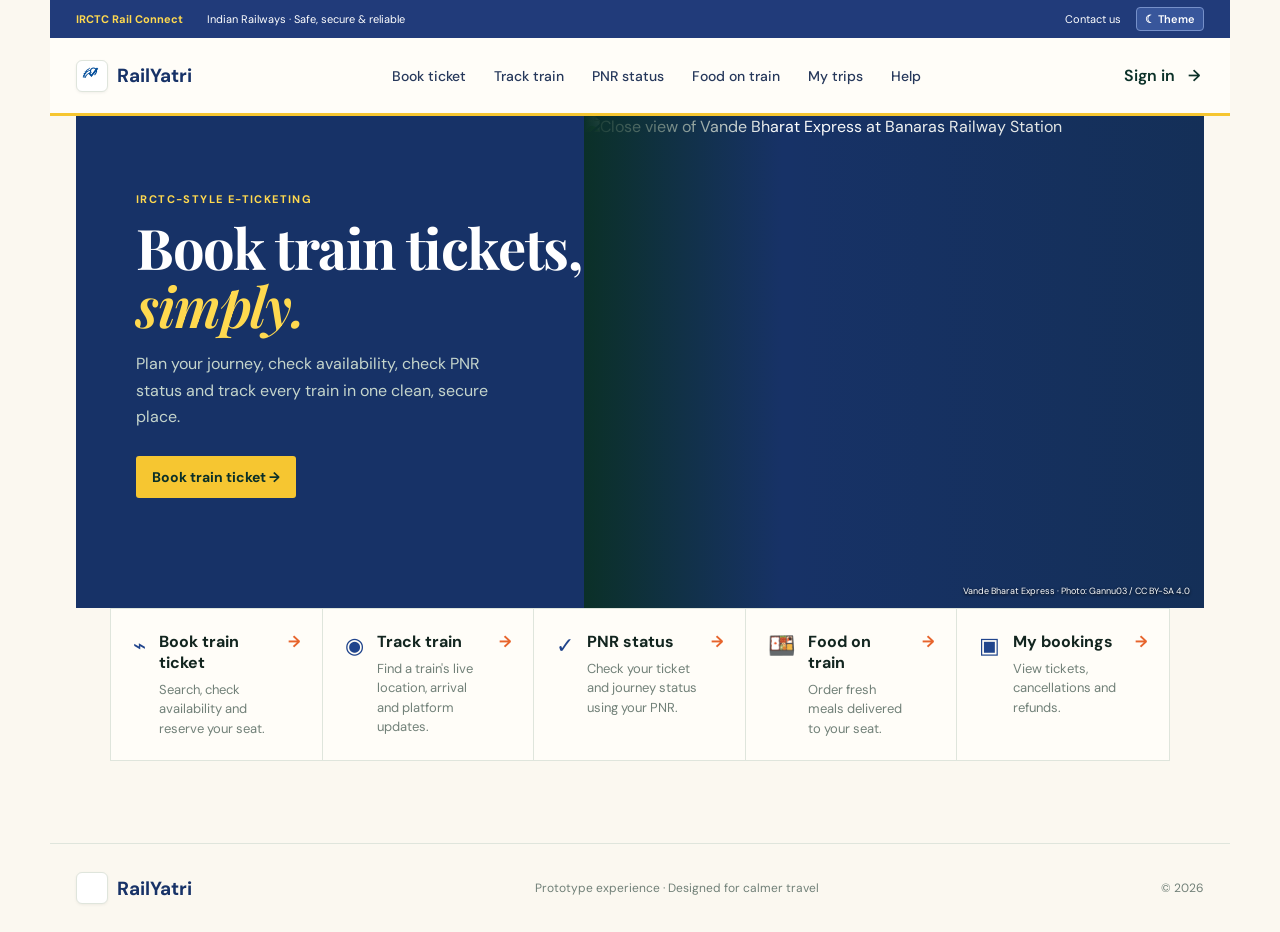
==== commit 64055721: "Add files via upload" ====
--- a/Project 1/index.html
+++ b/Project 1/index.html
@@ -8,10 +8,12 @@
   <link rel="preconnect" href="https://fonts.gstatic.com" crossorigin />
   <link href="https://fonts.googleapis.com/css2?family=DM+Sans:wght@400;500;600;700&family=Playfair+Display:wght@600;700&display=swap" rel="stylesheet" />
   <link rel="stylesheet" href="styles.css" />
+  <link rel="icon" type="image/svg+xml" href="favicon.svg" />
+  <link rel="alternate icon" type="image/svg+xml" href="favicon.svg" />
 </head>
 <body>
   <header class="site-header">
-    <a class="brand" href="index.html"><span class="brand-mark">R</span><span>RailYatri</span></a>
+    <a class="brand" href="index.html"><span class="brand-mark"><img src="favicon.svg" alt="RailYatri" width="22" height="22" style="display:block;" /></span><span>RailYatri</span></a>
     <nav>
       <a href="book.html">Book ticket</a>
       <a href="track.html">Track train</a>
@@ -20,8 +22,20 @@
       <a href="trips.html">My trips</a>
       <a href="help.html">Help</a>
     </nav>
-    <button class="profile">Sign in <span>→</span></button>
+    <button class="profile" id="signInBtn">Sign in <span>→</span></button>
   </header>
+<!-- Sign-In Modal -->
+<div class="modal" id="signInModal" aria-hidden="true">
+  <div class="modal-content">
+    <h2>Sign In</h2>
+    <form id="signInForm">
+      <label for="userName">Name:</label>
+      <input type="text" id="userName" name="userName" required />
+      <button type="submit" class="primary-btn">Continue<span>→</span></button>
+    </form>
+    <button class="close-modal" id="closeModalBtn">✖</button>
+  </div>
+</div>
 
   <main>
     <section class="hero home-hero">
@@ -52,5 +66,6 @@
     <span>© 2026</span>
   </footer>
   <script src="app.js"></script>
+<script src="auth.js"></script>
 </body>
 </html>
--- a/Project 1/styles.css
+++ b/Project 1/styles.css
@@ -7,7 +7,8 @@
 @media (max-width:760px) { .live-strip { flex-wrap:wrap; }.live-strip button { margin-left:0; }.tracker-stats,.detail-grid { grid-template-columns:1fr; }.route-card-head { flex-direction:column; }.route-card-head>span { align-self:flex-start; }.result-details { display:none; } }
 .hero-photo { position:absolute; inset:0 0 0 45%; overflow:hidden; }.hero-photo::after { content:""; position:absolute; inset:0; background:linear-gradient(90deg,var(--deep) 0%,transparent 32%,#08241a33 100%); }.hero-photo img { width:100%; height:100%; display:block; object-fit:cover; object-position:center; }.hero-photo span { position:absolute; right:14px; bottom:11px; z-index:1; color:#fff; font-size:9px; text-shadow:0 1px 3px #000; }
 @media (max-width:760px) { .hero-photo { inset:0; opacity:.42; }.hero-photo::after { background:linear-gradient(0deg,#0b302899,transparent); }.hero-photo span { display:none; } }
-.irctc-utility { max-width:1180px; margin:auto; min-height:32px; padding:7px 26px; display:flex; align-items:center; gap:24px; color:#fff; background:#213b7a; font-size:11px; }.irctc-utility>span:first-child { color:#ffd94f; font-weight:700; }.irctc-utility div { margin-left:auto; display:flex; align-items:center; gap:15px; }.irctc-utility a { color:#fff; text-decoration:none; }.theme-toggle { padding:4px 8px; color:#fff; background:#38569b; border:1px solid #7690c9; border-radius:4px; font:600 11px "DM Sans"; cursor:pointer; }.site-header { border-bottom:3px solid #f6c631; background:var(--paper); }.brand-mark { border-radius:2px; background:#20448c; }.brand { color:#173267; }.site-header nav { align-self:stretch; }.site-header nav a { display:flex; align-items:center; color:#26385b; }.site-header nav a.active { color:#174998; border-bottom:3px solid #f6c631; }.home-hero { border-radius:0; min-height:426px; background:#173267; }.hero-copy { max-width:600px; }.home-hero .eyebrow { color:#ffd94f; }.home-hero h1 em { color:#ffd94f; }.primary-link { border-radius:3px; background:#f6c631; }.home-actions { gap:0; margin-top:0; border:1px solid var(--line); background:var(--paper); }.home-actions a { border:0; border-radius:0; border-right:1px solid var(--line); }.home-actions a:last-child { border-right:0; }.home-actions a>span { color:#20448c; }.page-heading .eyebrow,.card-title .eyebrow { color:#174998; }.primary-btn { border-radius:3px; background:#ef8e12; }.dark-btn { border-radius:3px; background:#20448c; }.tracker-panel,.trip-card { border-radius:4px; }.tab.active { color:#174998; border-color:#f6c631; }
+.irctc-utility { max-width:1180px; margin:auto; min-height:32px; padding:7px 26px; display:flex; align-items:center; gap:24px; color:#fff; background:#213b7a; font-size:11px; }.irctc-utility>span:first-child { color:#ffd94f; font-weight:700; }.irctc-utility div { margin-left:auto; display:flex; align-items:center; gap:15px; }.irctc-utility a { color:#fff; text-decoration:none; }.theme-toggle { padding:4px 8px; color:#fff; background:#38569b; border:1px solid #7690c9; border-radius:4px; font:600 11px "DM Sans"; cursor:pointer; }.site-header { border-bottom:3px solid #f6c631; background:var(--paper); }.brand-mark { width:32px; height:32px; border-radius:6px; display:grid; place-items:center; background:#ffffff; border:1px solid var(--line); box-shadow:0 1px 3px rgba(0,0,0,0.06); }.brand { color:#173267; }.site-header nav { align-self:stretch; }
+:root[data-theme="dark"] .brand-mark { background:#192e4e; border-color:#38598a; }.site-header nav a { display:flex; align-items:center; color:#26385b; }.site-header nav a.active { color:#174998; border-bottom:3px solid #f6c631; }.home-hero { border-radius:0; min-height:426px; background:#173267; }.hero-copy { max-width:600px; }.home-hero .eyebrow { color:#ffd94f; }.home-hero h1 em { color:#ffd94f; }.primary-link { border-radius:3px; background:#f6c631; }.home-actions { gap:0; margin-top:0; border:1px solid var(--line); background:var(--paper); }.home-actions a { border:0; border-radius:0; border-right:1px solid var(--line); }.home-actions a:last-child { border-right:0; }.home-actions a>span { color:#20448c; }.page-heading .eyebrow,.card-title .eyebrow { color:#174998; }.primary-btn { border-radius:3px; background:#ef8e12; }.dark-btn { border-radius:3px; background:#20448c; }.tracker-panel,.trip-card { border-radius:4px; }.tab.active { color:#174998; border-color:#f6c631; }
 :root[data-theme="dark"] { --ink:#eaf1ff; --deep:#07162f; --cream:#0c1628; --paper:#13213a; --orange:#ffbc32; --orange-soft:#273b55; --green:#65d6ac; --muted:#aab8cf; --line:#33445f; } :root[data-theme="dark"] body { background:#0c1628; } :root[data-theme="dark"] .site-header { background:#13213a; border-color:#ffbc32; } :root[data-theme="dark"] .brand { color:#eaf1ff; } :root[data-theme="dark"] .brand-mark { background:#ffbc32; color:#102040; } :root[data-theme="dark"] .site-header nav a { color:#c6d3e8; } :root[data-theme="dark"] .site-header nav a.active { color:#ffce4c; } :root[data-theme="dark"] .booking-form input,:root[data-theme="dark"] .booking-form select,:root[data-theme="dark"] .track-input input { background:#0d1a2e; color:#eaf1ff; border-color:#3a4c69; } :root[data-theme="dark"] .home-actions a,:root[data-theme="dark"] .tracker-panel,:root[data-theme="dark"] .trip-card { background:#13213a; border-color:#33445f; } :root[data-theme="dark"] .route-card,:root[data-theme="dark"] .result-details span { background:#172944; } :root[data-theme="dark"] .live-strip { background:#153829; } :root[data-theme="dark"] .detail-grid section,:root[data-theme="dark"] .tracker-stats div { border-color:#33445f; } :root[data-theme="dark"] .hero-photo::after { background:linear-gradient(90deg,#07162f 0%,transparent 34%,#0008 100%); } :root[data-theme="dark"] footer { border-color:#33445f; }
 @media (max-width:760px) { .irctc-utility { padding:7px 15px; gap:8px; }.irctc-utility>span:nth-child(2),.irctc-utility a { display:none; }.irctc-utility div { margin-left:auto; }.site-header { margin-top:0; }.home-actions { margin-top:0; }.home-actions a { border-right:0; border-bottom:1px solid var(--line); }.home-actions a:last-child { border-bottom:0; } }
 .food-page { max-width:1010px; }.food-search { display:grid; grid-template-columns:.9fr 1.1fr; gap:30px; padding:27px; background:#18366e; color:white; border-radius:5px; }.food-search .eyebrow { color:#ffdc51; }.food-search h2 { margin:0 0 9px; font-size:27px; }.food-search-copy>p:last-child { margin:0; color:#d6e0f4; font-size:13px; line-height:1.6; }.food-form { display:grid; grid-template-columns:1fr 1fr auto; gap:10px; align-items:end; }.food-form label { display:flex; flex-direction:column; gap:7px; color:#d6e0f4; font-size:11px; font-weight:700; }.food-form input,.food-form select { min-height:42px; padding:0 10px; border:1px solid #7992c2; border-radius:3px; color:#173267; background:#fff; font:500 13px "DM Sans"; }.food-results { margin-top:32px; }.food-result-head { display:flex; justify-content:space-between; align-items:flex-start; margin-bottom:18px; }.food-result-head .eyebrow { margin-bottom:6px; }.food-result-head h2 { margin:0; font-size:27px; }.food-grid { display:grid; grid-template-columns:repeat(3,1fr); gap:17px; }.food-grid article { overflow:hidden; padding:0 15px 15px; background:var(--paper); border:1px solid var(--line); border-radius:5px; }.food-image { height:130px; margin:0 -15px 14px; display:grid; place-items:center; font-size:59px; }.thali { background:#f8e3bd; }.biryani { background:#f2d2bf; }.snacks { background:#d9e8cc; }.food-tag { margin:0 0 7px; color:#396b92; font-size:9px; font-weight:700; letter-spacing:1px; }.food-grid h3 { margin-bottom:7px; font-family:"DM Sans"; font-size:16px; }.food-grid p:not(.food-tag) { min-height:39px; margin-bottom:14px; color:var(--muted); font-size:12px; line-height:1.5; }.food-grid article>div:last-child { display:flex; justify-content:space-between; align-items:center; }.add-food { padding:7px 10px; border:1px solid #20448c; border-radius:3px; color:#20448c; background:transparent; font:700 12px "DM Sans"; cursor:pointer; }.add-food:disabled { color:#37745c; border-color:#77b491; }.cart-message { margin:16px 0 0; color:var(--muted); font-size:12px; }.food-steps { display:grid; grid-template-columns:repeat(3,1fr); gap:22px; margin-top:62px; padding-top:28px; border-top:1px solid var(--line); }.food-steps span { display:grid; place-items:center; width:26px; height:26px; margin-bottom:10px; border-radius:50%; background:#e4ebf7; color:#20448c; font-size:12px; font-weight:700; }.food-steps h3 { margin:0 0 6px; font-size:14px; }.food-steps p { color:var(--muted); font-size:12px; }.food-page .primary-btn { align-self:end; }
@@ -70,3 +71,2354 @@
 :root[data-theme="dark"] .food-search {
   background:#142b55;
 }
+/* Modal styling */
+.modal {
+  position: fixed;
+  inset: 0;
+  background: rgba(0,0,0,0.4);
+  display: flex;
+  align-items: center;
+  justify-content: center;
+  opacity: 0;
+  pointer-events: none;
+  transition: opacity 0.3s ease;
+}
+.modal.open {
+  opacity: 1;
+  pointer-events: auto;
+}
+.modal-content {
+  background: var(--paper);
+  padding: 20px 30px;
+  border-radius: 12px;
+  max-width: 400px;
+  width: 90%;
+  box-shadow: 0 8px 24px rgba(0,0,0,0.15);
+  position: relative;
+}
+.close-modal {
+  position: absolute;
+  top: 10px;
+  right: 10px;
+  background: transparent;
+  border: none;
+  font-size: 18px;
+  cursor: pointer;
+  color: var(--muted);
+}
+
+/* ==========================================================================
+   PROFESSIONAL BOOKING FLOW, PASSENGER DETAILS & PAYMENT GATEWAY STYLES
+   ========================================================================== */
+
+.booking-flow {
+  margin-top: 28px;
+  background: var(--paper);
+  border: 1px solid var(--line);
+  border-radius: 12px;
+  overflow: hidden;
+  box-shadow: 0 10px 30px rgba(15, 35, 60, 0.06);
+  animation: fadeIn 0.25s ease-out;
+}
+
+@keyframes fadeIn {
+  from { opacity: 0; transform: translateY(6px); }
+  to { opacity: 1; transform: translateY(0); }
+}
+
+/* Stepper Header */
+.flow-heading {
+  padding: 20px 24px;
+  background: #f8fafc;
+  border-bottom: 1px solid var(--line);
+}
+.flow-heading .eyebrow {
+  margin-bottom: 4px;
+  font-size: 11px;
+  color: #174998;
+}
+.flow-heading h2 {
+  margin: 0 0 16px;
+  font-size: 22px;
+  color: var(--deep);
+}
+.flow-steps {
+  display: flex;
+  gap: 10px;
+  flex-wrap: wrap;
+}
+.flow-step {
+  display: inline-flex;
+  align-items: center;
+  gap: 8px;
+  padding: 6px 12px;
+  border-radius: 20px;
+  background: #e9eff8;
+  color: #556c8d;
+  font-size: 12px;
+  font-weight: 600;
+  transition: all 0.2s ease;
+}
+.flow-step .step-circle {
+  width: 20px;
+  height: 20px;
+  border-radius: 50%;
+  display: grid;
+  place-items: center;
+  background: #cfddec;
+  color: #274572;
+  font-size: 11px;
+  font-weight: 700;
+}
+.flow-step.active {
+  background: #174998;
+  color: #ffffff;
+}
+.flow-step.active .step-circle {
+  background: #ffd94f;
+  color: #10254c;
+}
+.flow-step.completed {
+  background: #e6f6ee;
+  color: #1f734c;
+}
+.flow-step.completed .step-circle {
+  background: #28a745;
+  color: #ffffff;
+}
+
+/* Session Timer Bar */
+.session-timer-bar {
+  display: flex;
+  align-items: center;
+  justify-content: space-between;
+  padding: 8px 24px;
+  background: #fff8e8;
+  border-bottom: 1px solid #fae1a8;
+  color: #8c5b05;
+  font-size: 12px;
+  font-weight: 600;
+}
+.timer-pill {
+  display: inline-flex;
+  align-items: center;
+  gap: 6px;
+  background: #ffeac0;
+  padding: 2px 10px;
+  border-radius: 12px;
+  color: #7b4500;
+  font-family: monospace;
+  font-size: 13px;
+  font-weight: 700;
+}
+.timer-pulse {
+  display: inline-block;
+  width: 7px;
+  height: 7px;
+  border-radius: 50%;
+  background: #ef8e12;
+  box-shadow: 0 0 0 3px rgba(239, 142, 18, 0.3);
+  animation: pulse 1.5s infinite;
+}
+@keyframes pulse {
+  0%, 100% { transform: scale(1); opacity: 1; }
+  50% { transform: scale(1.3); opacity: 0.6; }
+}
+
+/* Selected Train Highlight Banner */
+.selected-train-banner {
+  padding: 18px 24px;
+  background: #ffffff;
+  border-bottom: 1px solid var(--line);
+  display: flex;
+  align-items: center;
+  justify-content: space-between;
+  gap: 18px;
+  flex-wrap: wrap;
+}
+.train-main-info {
+  display: flex;
+  align-items: center;
+  gap: 14px;
+}
+.train-icon-badge {
+  width: 44px;
+  height: 44px;
+  border-radius: 8px;
+  background: #eef4fd;
+  color: #174998;
+  display: grid;
+  place-items: center;
+  font-size: 22px;
+  font-weight: 700;
+}
+.train-title-block h3 {
+  margin: 0 0 4px;
+  font-size: 16px;
+  color: var(--deep);
+}
+.train-title-block p {
+  margin: 0;
+  font-size: 12px;
+  color: var(--muted);
+}
+.train-meta-tags {
+  display: flex;
+  gap: 8px;
+  align-items: center;
+}
+.badge-tag {
+  display: inline-block;
+  padding: 4px 9px;
+  border-radius: 4px;
+  font-size: 11px;
+  font-weight: 700;
+}
+.badge-blue { background: #e3efff; color: #174998; }
+.badge-green { background: #e6f6ee; color: #1d794e; }
+.badge-orange { background: #fff0e7; color: #c44f1c; }
+
+/* Flow Content Layout */
+.flow-body {
+  padding: 24px;
+}
+
+/* Section Subheaders */
+.section-subhead {
+  display: flex;
+  justify-content: space-between;
+  align-items: center;
+  margin: 0 0 14px;
+}
+.section-subhead h3 {
+  margin: 0;
+  font-size: 15px;
+  color: var(--deep);
+  display: flex;
+  align-items: center;
+  gap: 8px;
+}
+.subhead-hint {
+  font-size: 12px;
+  color: var(--muted);
+}
+
+/* Quick Fill Saved Travelers */
+.quick-fill-box {
+  display: flex;
+  align-items: center;
+  gap: 8px;
+  padding: 10px 14px;
+  background: #f4f8fe;
+  border: 1px dashed #bed4f7;
+  border-radius: 8px;
+  margin-bottom: 20px;
+  font-size: 12px;
+  color: #274572;
+  flex-wrap: wrap;
+}
+.quick-chips {
+  display: flex;
+  gap: 8px;
+  flex-wrap: wrap;
+}
+.chip-btn {
+  background: #ffffff;
+  border: 1px solid #9dc0f0;
+  color: #174998;
+  border-radius: 16px;
+  padding: 3px 10px;
+  font-size: 11px;
+  font-weight: 600;
+  cursor: pointer;
+  transition: all 0.15s ease;
+}
+.chip-btn:hover {
+  background: #174998;
+  color: #ffffff;
+}
+
+/* Passenger Card */
+.passenger-card {
+  background: #ffffff;
+  border: 1px solid var(--line);
+  border-radius: 10px;
+  padding: 18px;
+  margin-bottom: 16px;
+  position: relative;
+  transition: border-color 0.2s;
+}
+.passenger-card:hover {
+  border-color: #9cb5db;
+}
+.passenger-card-header {
+  display: flex;
+  justify-content: space-between;
+  align-items: center;
+  margin-bottom: 16px;
+  padding-bottom: 10px;
+  border-bottom: 1px solid #edf1f7;
+}
+.passenger-card-header h4 {
+  margin: 0;
+  font-size: 14px;
+  font-weight: 700;
+  color: var(--deep);
+  display: flex;
+  align-items: center;
+  gap: 8px;
+}
+.passenger-badge-num {
+  width: 22px;
+  height: 22px;
+  border-radius: 50%;
+  background: #20448c;
+  color: #ffffff;
+  display: grid;
+  place-items: center;
+  font-size: 11px;
+  font-weight: 700;
+}
+.remove-pax-btn {
+  background: transparent;
+  border: 0;
+  color: #c93b2b;
+  font-size: 12px;
+  font-weight: 600;
+  cursor: pointer;
+  padding: 4px 8px;
+  border-radius: 4px;
+  transition: background 0.15s;
+}
+.remove-pax-btn:hover {
+  background: #fde8e8;
+}
+
+/* Form Grids */
+.form-grid-3 {
+  display: grid;
+  grid-template-columns: 2fr 1fr 1.5fr;
+  gap: 14px;
+  margin-bottom: 14px;
+}
+.form-grid-2 {
+  display: grid;
+  grid-template-columns: 1fr 1fr;
+  gap: 14px;
+  margin-bottom: 14px;
+}
+.form-group {
+  display: flex;
+  flex-direction: column;
+  gap: 6px;
+}
+.form-group label {
+  font-size: 12px;
+  font-weight: 600;
+  color: var(--muted);
+  display: flex;
+  justify-content: space-between;
+}
+.form-group input,
+.form-group select {
+  min-height: 42px;
+  padding: 0 12px;
+  border: 1px solid var(--line);
+  border-radius: 6px;
+  background: #ffffff;
+  color: var(--ink);
+  font: 500 13px "DM Sans", sans-serif;
+  transition: border-color 0.2s, box-shadow 0.2s;
+}
+.form-group input:focus,
+.form-group select:focus {
+  outline: none;
+  border-color: #174998;
+  box-shadow: 0 0 0 3px rgba(23, 73, 152, 0.12);
+}
+
+/* Gender Selection Pills */
+.gender-selector {
+  display: flex;
+  gap: 6px;
+}
+.gender-pill {
+  flex: 1;
+  text-align: center;
+  padding: 9px 4px;
+  border: 1px solid var(--line);
+  border-radius: 6px;
+  font-size: 12px;
+  font-weight: 600;
+  color: var(--muted);
+  cursor: pointer;
+  background: #ffffff;
+  user-select: none;
+  transition: all 0.15s ease;
+}
+.gender-pill input {
+  display: none;
+}
+.gender-pill.selected {
+  border-color: #174998;
+  background: #eef4fd;
+  color: #174998;
+  font-weight: 700;
+}
+
+/* Add Passenger Action Bar */
+.add-pax-actions {
+  display: flex;
+  gap: 12px;
+  margin-bottom: 24px;
+}
+.btn-outline-dashed {
+  flex: 1;
+  padding: 12px;
+  background: #ffffff;
+  border: 1.5px dashed #174998;
+  border-radius: 8px;
+  color: #174998;
+  font: 700 13px "DM Sans", sans-serif;
+  cursor: pointer;
+  display: flex;
+  align-items: center;
+  justify-content: center;
+  gap: 8px;
+  transition: all 0.2s;
+}
+.btn-outline-dashed:hover {
+  background: #eef4fd;
+}
+
+/* IRCTC User ID Card */
+.irctc-card {
+  background: #f8fafc;
+  border: 1px solid #cfddec;
+  border-radius: 10px;
+  padding: 18px;
+  margin-bottom: 20px;
+}
+.irctc-card-top {
+  display: flex;
+  justify-content: space-between;
+  align-items: center;
+  margin-bottom: 12px;
+}
+.irctc-badge {
+  display: inline-flex;
+  align-items: center;
+  gap: 6px;
+  font-size: 12px;
+  font-weight: 700;
+  color: #174998;
+}
+.verified-tag {
+  background: #d4edda;
+  color: #155724;
+  padding: 3px 8px;
+  border-radius: 12px;
+  font-size: 11px;
+  font-weight: 700;
+  display: inline-flex;
+  align-items: center;
+  gap: 4px;
+}
+.irctc-input-row {
+  display: flex;
+  gap: 10px;
+  align-items: center;
+}
+.irctc-input-row input {
+  flex: 1;
+  min-height: 40px;
+  padding: 0 12px;
+  border: 1px solid var(--line);
+  border-radius: 6px;
+  font: 600 13px "DM Sans";
+  background: #ffffff;
+}
+.btn-verify {
+  min-height: 40px;
+  padding: 0 16px;
+  background: #174998;
+  color: white;
+  border: 0;
+  border-radius: 6px;
+  font: 700 12px "DM Sans";
+  cursor: pointer;
+}
+.irctc-card p {
+  margin: 8px 0 0;
+  font-size: 11px;
+  color: var(--muted);
+}
+
+/* Contact Info & Preferences Cards */
+.info-section-card {
+  background: #ffffff;
+  border: 1px solid var(--line);
+  border-radius: 10px;
+  padding: 18px;
+  margin-bottom: 20px;
+}
+
+/* Add-ons & Benefits Boxes */
+.addons-grid {
+  display: grid;
+  grid-template-columns: 1fr 1fr;
+  gap: 14px;
+  margin-bottom: 20px;
+}
+.addon-box {
+  border: 1px solid var(--line);
+  border-radius: 8px;
+  padding: 14px;
+  background: #ffffff;
+  cursor: pointer;
+  transition: all 0.2s;
+  display: flex;
+  gap: 12px;
+  align-items: flex-start;
+}
+.addon-box:hover {
+  border-color: #174998;
+}
+.addon-box.selected {
+  border-color: #174998;
+  background: #f4f8fe;
+}
+.addon-checkbox {
+  margin-top: 3px;
+  accent-color: #174998;
+}
+.addon-content h4 {
+  margin: 0 0 4px;
+  font-size: 13px;
+  color: var(--deep);
+  display: flex;
+  justify-content: space-between;
+}
+.addon-price {
+  color: #1d794e;
+  font-weight: 700;
+}
+.addon-content p {
+  margin: 0;
+  font-size: 11px;
+  color: var(--muted);
+  line-height: 1.4;
+}
+
+/* Action Bar Bottom */
+.flow-actions {
+  display: flex;
+  justify-content: space-between;
+  align-items: center;
+  margin-top: 24px;
+  padding-top: 18px;
+  border-top: 1px solid var(--line);
+  gap: 16px;
+}
+.flow-back {
+  background: transparent;
+  border: 1px solid var(--line);
+  border-radius: 6px;
+  padding: 11px 18px;
+  color: var(--muted);
+  font: 600 13px "DM Sans", sans-serif;
+  cursor: pointer;
+  transition: all 0.15s;
+  text-decoration: none;
+  display: inline-flex;
+  align-items: center;
+}
+.flow-back:hover {
+  background: #eef2f7;
+  color: var(--deep);
+}
+.primary-btn {
+  background: #ef8e12;
+  color: #ffffff;
+  border: 0;
+  border-radius: 6px;
+  padding: 12px 24px;
+  font: 700 14px "DM Sans", sans-serif;
+  cursor: pointer;
+  display: inline-flex;
+  align-items: center;
+  gap: 8px;
+  transition: background 0.2s, transform 0.1s;
+}
+.primary-btn:hover {
+  background: #d87c06;
+}
+.primary-btn:active {
+  transform: scale(0.98);
+}
+
+/* ==========================================================================
+   REVIEW BOOKING SCREEN STYLES
+   ========================================================================== */
+
+.review-layout {
+  display: grid;
+  grid-template-columns: 1.4fr 1fr;
+  gap: 24px;
+  align-items: start;
+}
+.review-main-col {
+  display: flex;
+  flex-direction: column;
+  gap: 16px;
+}
+.review-card {
+  background: #ffffff;
+  border: 1px solid var(--line);
+  border-radius: 10px;
+  padding: 18px;
+}
+.review-card h4 {
+  margin: 0 0 12px;
+  font-size: 14px;
+  color: var(--deep);
+  display: flex;
+  align-items: center;
+  gap: 8px;
+  padding-bottom: 8px;
+  border-bottom: 1px solid #f0f3f8;
+}
+.review-journey-row {
+  display: flex;
+  justify-content: space-between;
+  align-items: center;
+  margin-bottom: 12px;
+}
+.time-point b {
+  font-size: 18px;
+  color: var(--deep);
+}
+.time-point span {
+  font-size: 11px;
+  color: var(--muted);
+  display: block;
+}
+.journey-arrow {
+  text-align: center;
+  color: #174998;
+  font-size: 12px;
+  font-weight: 600;
+}
+.journey-arrow small {
+  display: block;
+  color: var(--muted);
+  font-size: 10px;
+}
+.review-pax-item {
+  display: flex;
+  justify-content: space-between;
+  align-items: center;
+  padding: 10px 0;
+  border-bottom: 1px dashed #e5ebf3;
+  font-size: 13px;
+}
+.review-pax-item:last-child {
+  border-bottom: 0;
+  padding-bottom: 0;
+}
+.review-pax-item b {
+  color: var(--deep);
+}
+.review-pax-item span {
+  font-size: 12px;
+  color: var(--muted);
+}
+
+/* Fare Breakdown Card (Sticky on desktop) */
+.fare-card {
+  background: #ffffff;
+  border: 1px solid var(--line);
+  border-radius: 10px;
+  padding: 20px;
+  position: sticky;
+  top: 20px;
+}
+.fare-card h3 {
+  margin: 0 0 14px;
+  font-size: 15px;
+  color: var(--deep);
+  display: flex;
+  align-items: center;
+  justify-content: space-between;
+}
+.fare-line {
+  display: flex;
+  justify-content: space-between;
+  align-items: center;
+  padding: 8px 0;
+  font-size: 13px;
+  color: var(--muted);
+}
+.fare-line b {
+  color: var(--ink);
+  font-weight: 600;
+}
+.fare-line.discount {
+  color: #1d794e;
+}
+.fare-line.discount b {
+  color: #1d794e;
+}
+.fare-total-row {
+  display: flex;
+  justify-content: space-between;
+  align-items: center;
+  padding: 14px 0 6px;
+  margin-top: 10px;
+  border-top: 2px solid var(--line);
+  font-size: 16px;
+  font-weight: 700;
+  color: var(--deep);
+}
+.fare-total-row b {
+  font-size: 22px;
+  color: #ef8e12;
+}
+
+/* Coupon Box */
+.coupon-box {
+  margin: 14px 0;
+  padding: 12px;
+  background: #f8fafc;
+  border: 1px solid #dfe7f2;
+  border-radius: 8px;
+}
+.coupon-input-group {
+  display: flex;
+  gap: 8px;
+}
+.coupon-input-group input {
+  flex: 1;
+  min-height: 36px;
+  padding: 0 10px;
+  border: 1px solid var(--line);
+  border-radius: 6px;
+  font: 600 12px "DM Sans";
+  text-transform: uppercase;
+}
+.btn-apply-coupon {
+  padding: 0 12px;
+  background: #174998;
+  color: white;
+  border: 0;
+  border-radius: 6px;
+  font: 700 11px "DM Sans";
+  cursor: pointer;
+}
+.coupon-chips {
+  display: flex;
+  gap: 6px;
+  margin-top: 8px;
+  flex-wrap: wrap;
+}
+.coupon-pill {
+  padding: 3px 8px;
+  border-radius: 12px;
+  background: #e9f3ff;
+  border: 1px solid #bcd7fc;
+  color: #174998;
+  font-size: 10px;
+  font-weight: 700;
+  cursor: pointer;
+}
+.coupon-pill:hover {
+  background: #174998;
+  color: white;
+}
+.coupon-applied-tag {
+  display: flex;
+  justify-content: space-between;
+  align-items: center;
+  background: #e6f6ee;
+  border: 1px solid #b5e4cb;
+  color: #1a7a4c;
+  padding: 8px 10px;
+  border-radius: 6px;
+  font-size: 12px;
+  font-weight: 600;
+}
+.remove-coupon-btn {
+  background: transparent;
+  border: 0;
+  color: #c93b2b;
+  font-size: 11px;
+  font-weight: 700;
+  cursor: pointer;
+}
+
+/* Consent Box */
+.consent-box {
+  margin: 16px 0 0;
+  padding: 12px;
+  background: #fdfdfd;
+  border: 1px solid var(--line);
+  border-radius: 8px;
+  font-size: 12px;
+  color: var(--muted);
+  display: flex;
+  align-items: flex-start;
+  gap: 10px;
+}
+.consent-box input {
+  margin-top: 2px;
+  accent-color: #174998;
+}
+.consent-box.needs-consent {
+  border-color: #c93b2b;
+  background: #fff5f5;
+  color: #c93b2b;
+}
+
+/* ==========================================================================
+   PROFESSIONAL PAYMENT GATEWAY SECTION
+   ========================================================================== */
+
+.payment-gateway-layout {
+  display: grid;
+  grid-template-columns: 1.55fr 1fr;
+  gap: 24px;
+  align-items: start;
+}
+.payment-tabs-card {
+  background: #ffffff;
+  border: 1px solid var(--line);
+  border-radius: 10px;
+  overflow: hidden;
+  display: grid;
+  grid-template-columns: 200px 1fr;
+  min-height: 410px;
+}
+.payment-nav-list {
+  background: #f5f8fc;
+  border-right: 1px solid var(--line);
+  display: flex;
+  flex-direction: column;
+}
+.pay-tab-item {
+  display: flex;
+  align-items: center;
+  gap: 10px;
+  padding: 14px 16px;
+  border: 0;
+  border-bottom: 1px solid #e7edf5;
+  background: transparent;
+  color: #4b6282;
+  font: 600 13px "DM Sans", sans-serif;
+  text-align: left;
+  cursor: pointer;
+  transition: all 0.15s ease;
+  position: relative;
+}
+.pay-tab-item:hover {
+  background: #e9f0f9;
+  color: var(--deep);
+}
+.pay-tab-item.active {
+  background: #ffffff;
+  color: #174998;
+  font-weight: 700;
+}
+.pay-tab-item.active::before {
+  content: "";
+  position: absolute;
+  left: 0;
+  top: 0;
+  bottom: 0;
+  width: 4px;
+  background: #ef8e12;
+}
+.pay-tab-icon {
+  font-size: 16px;
+}
+.pay-tab-tag {
+  margin-left: auto;
+  font-size: 9px;
+  background: #e6f6ee;
+  color: #1a7a4c;
+  padding: 2px 5px;
+  border-radius: 8px;
+  font-weight: 700;
+}
+
+/* Payment Panel Content */
+.payment-panel {
+  padding: 20px;
+}
+.payment-panel-head {
+  margin-bottom: 16px;
+  padding-bottom: 10px;
+  border-bottom: 1px solid #f0f3f8;
+}
+.payment-panel-head h4 {
+  margin: 0 0 4px;
+  font-size: 15px;
+  color: var(--deep);
+}
+.payment-panel-head p {
+  margin: 0;
+  font-size: 12px;
+  color: var(--muted);
+}
+
+/* UPI Option Styles */
+.upi-subnav {
+  display: flex;
+  gap: 8px;
+  margin-bottom: 16px;
+  background: #f0f4f9;
+  padding: 4px;
+  border-radius: 8px;
+}
+.upi-subnav-btn {
+  flex: 1;
+  padding: 8px 12px;
+  border: 0;
+  border-radius: 6px;
+  background: transparent;
+  color: #556c8d;
+  font: 600 12px "DM Sans";
+  cursor: pointer;
+  transition: all 0.15s;
+}
+.upi-subnav-btn.active {
+  background: #ffffff;
+  color: #174998;
+  box-shadow: 0 2px 6px rgba(0,0,0,0.06);
+}
+.qr-scanner-box {
+  display: flex;
+  flex-direction: column;
+  align-items: center;
+  padding: 16px;
+  background: #fbfcfe;
+  border: 1px solid #e3eaf3;
+  border-radius: 10px;
+  text-align: center;
+}
+.qr-code-graphic {
+  width: 170px;
+  height: 170px;
+  background: #ffffff;
+  border: 2px solid #174998;
+  border-radius: 12px;
+  padding: 8px;
+  position: relative;
+  overflow: hidden;
+  box-shadow: 0 6px 18px rgba(23, 73, 152, 0.12);
+  display: grid;
+  place-items: center;
+}
+.qr-scan-line {
+  position: absolute;
+  top: 0;
+  left: 0;
+  right: 0;
+  height: 3px;
+  background: #ef8e12;
+  box-shadow: 0 0 8px #ef8e12;
+  animation: scanLine 2s infinite ease-in-out;
+}
+@keyframes scanLine {
+  0% { top: 6px; }
+  50% { top: 154px; }
+  100% { top: 6px; }
+}
+.upi-apps-row {
+  display: flex;
+  gap: 12px;
+  margin-top: 14px;
+  justify-content: center;
+}
+.upi-app-badge {
+  padding: 4px 10px;
+  background: #ffffff;
+  border: 1px solid #dce5f0;
+  border-radius: 14px;
+  font-size: 11px;
+  font-weight: 600;
+  color: #3b506e;
+  display: inline-flex;
+  align-items: center;
+  gap: 5px;
+}
+
+/* Card Inputs Layout */
+.card-input-grid {
+  display: grid;
+  gap: 14px;
+}
+.card-num-wrapper {
+  position: relative;
+}
+.card-num-wrapper input {
+  width: 100%;
+  padding-right: 48px;
+}
+.card-brand-icon {
+  position: absolute;
+  right: 12px;
+  top: 50%;
+  transform: translateY(-50%);
+  font-size: 20px;
+}
+.card-subrow {
+  display: grid;
+  grid-template-columns: 1fr 1fr;
+  gap: 14px;
+}
+
+/* Net Banking Grid */
+.popular-banks-grid {
+  display: grid;
+  grid-template-columns: repeat(3, 1fr);
+  gap: 10px;
+  margin-bottom: 16px;
+}
+.bank-option-btn {
+  padding: 12px 8px;
+  border: 1px solid var(--line);
+  border-radius: 8px;
+  background: #ffffff;
+  text-align: center;
+  font: 600 11px "DM Sans";
+  color: var(--deep);
+  cursor: pointer;
+  transition: all 0.15s;
+  display: flex;
+  flex-direction: column;
+  align-items: center;
+  gap: 6px;
+}
+.bank-option-btn:hover {
+  border-color: #174998;
+  background: #f4f8fe;
+}
+.bank-option-btn.selected {
+  border-color: #174998;
+  background: #eef4fd;
+  color: #174998;
+  font-weight: 700;
+  box-shadow: 0 0 0 2px rgba(23, 73, 152, 0.2);
+}
+.bank-logo-circle {
+  width: 28px;
+  height: 28px;
+  border-radius: 50%;
+  background: #eef3fb;
+  display: grid;
+  place-items: center;
+  font-size: 14px;
+  font-weight: 700;
+  color: #174998;
+}
+
+/* Trust Strip */
+.trust-security-box {
+  margin-top: 18px;
+  padding: 12px;
+  background: #f8fafc;
+  border: 1px solid #e3eaf3;
+  border-radius: 8px;
+  display: flex;
+  align-items: center;
+  gap: 12px;
+}
+.trust-icon {
+  font-size: 24px;
+  color: #1d794e;
+}
+.trust-security-box div p {
+  margin: 0;
+  font-size: 11px;
+  color: var(--muted);
+  line-height: 1.4;
+}
+.trust-security-box div b {
+  color: var(--deep);
+  font-size: 12px;
+}
+
+/* ==========================================================================
+   PAYMENT PROCESSING OVERLAY / SIMULATOR
+   ========================================================================== */
+
+.payment-processing-overlay {
+  position: fixed;
+  inset: 0;
+  background: rgba(11, 28, 54, 0.75);
+  backdrop-filter: blur(4px);
+  z-index: 9999;
+  display: flex;
+  align-items: center;
+  justify-content: center;
+  animation: fadeIn 0.2s ease-out;
+}
+.processing-card {
+  background: #ffffff;
+  border-radius: 14px;
+  padding: 32px 28px;
+  max-width: 440px;
+  width: 90%;
+  text-align: center;
+  box-shadow: 0 20px 50px rgba(0,0,0,0.3);
+}
+.spinner-ring {
+  width: 58px;
+  height: 58px;
+  border: 4px solid #e2ebf6;
+  border-top-color: #ef8e12;
+  border-right-color: #174998;
+  border-radius: 50%;
+  margin: 0 auto 20px;
+  animation: spin 0.9s linear infinite;
+}
+@keyframes spin {
+  to { transform: rotate(360deg); }
+}
+.processing-card h3 {
+  margin: 0 0 8px;
+  font-size: 20px;
+  color: var(--deep);
+}
+.processing-card p {
+  margin: 0 0 20px;
+  font-size: 13px;
+  color: var(--muted);
+}
+.processing-steps-list {
+  text-align: left;
+  background: #f8fafc;
+  border: 1px solid #e3edf8;
+  border-radius: 8px;
+  padding: 14px;
+  font-size: 12px;
+}
+.proc-step-row {
+  display: flex;
+  align-items: center;
+  gap: 10px;
+  padding: 6px 0;
+  color: #637792;
+}
+.proc-step-row.done {
+  color: #1d794e;
+  font-weight: 600;
+}
+.proc-step-row.current {
+  color: #174998;
+  font-weight: 700;
+}
+
+/* ==========================================================================
+   OFFICIAL E-TICKET CONFIRMATION SLIP (ERS)
+   ========================================================================== */
+
+.eticket-wrapper {
+  background: #ffffff;
+  border: 2px solid #cfddec;
+  border-radius: 12px;
+  overflow: hidden;
+  box-shadow: 0 8px 30px rgba(23, 73, 152, 0.08);
+}
+.eticket-top-banner {
+  background: linear-gradient(135deg, #173267 0%, #20448c 100%);
+  color: #ffffff;
+  padding: 24px;
+  display: flex;
+  justify-content: space-between;
+  align-items: center;
+  flex-wrap: wrap;
+  gap: 16px;
+}
+.eticket-brand-badge h3 {
+  margin: 0 0 4px;
+  font-size: 22px;
+  color: #ffd94f;
+}
+.eticket-brand-badge p {
+  margin: 0;
+  font-size: 12px;
+  color: #cfdeff;
+}
+.pnr-highlight-box {
+  background: rgba(255, 255, 255, 0.12);
+  border: 1px solid rgba(255, 255, 255, 0.25);
+  border-radius: 8px;
+  padding: 10px 18px;
+  text-align: right;
+}
+.pnr-highlight-box small {
+  display: block;
+  font-size: 10px;
+  letter-spacing: 1px;
+  color: #ffd94f;
+  font-weight: 700;
+}
+.pnr-highlight-box b {
+  font-size: 22px;
+  letter-spacing: 2px;
+  color: #ffffff;
+  font-family: monospace;
+}
+.pnr-copy-btn {
+  margin-top: 4px;
+  padding: 2px 8px;
+  background: #ffd94f;
+  color: #102040;
+  border: 0;
+  border-radius: 4px;
+  font: 700 10px "DM Sans";
+  cursor: pointer;
+}
+
+/* E-Ticket Details Table */
+.eticket-body {
+  padding: 24px;
+}
+.eticket-info-grid {
+  display: grid;
+  grid-template-columns: repeat(4, 1fr);
+  gap: 14px;
+  padding: 16px;
+  background: #f8fafc;
+  border: 1px solid #e5edf7;
+  border-radius: 8px;
+  margin-bottom: 20px;
+}
+.info-cell span {
+  display: block;
+  font-size: 11px;
+  color: var(--muted);
+  margin-bottom: 3px;
+}
+.info-cell b {
+  display: block;
+  font-size: 13px;
+  color: var(--deep);
+}
+
+.passenger-table-wrapper {
+  overflow-x: auto;
+  margin-bottom: 20px;
+}
+.eticket-table {
+  width: 100%;
+  border-collapse: collapse;
+  font-size: 13px;
+}
+.eticket-table th {
+  background: #edf3fc;
+  color: #174998;
+  text-align: left;
+  padding: 10px 12px;
+  font-size: 12px;
+  border-bottom: 2px solid #cfddec;
+}
+.eticket-table td {
+  padding: 12px;
+  border-bottom: 1px solid #e7edf5;
+  color: var(--ink);
+}
+.cnf-badge {
+  display: inline-block;
+  padding: 3px 8px;
+  border-radius: 4px;
+  background: #e6f6ee;
+  color: #1a7a4c;
+  font-weight: 700;
+  font-size: 11px;
+}
+
+/* E-Ticket Action Buttons */
+.eticket-actions-row {
+  display: flex;
+  gap: 12px;
+  flex-wrap: wrap;
+  padding-top: 18px;
+  border-top: 1px solid var(--line);
+}
+.btn-ticket-action {
+  padding: 10px 16px;
+  border-radius: 6px;
+  font: 700 12px "DM Sans", sans-serif;
+  cursor: pointer;
+  text-decoration: none;
+  display: inline-flex;
+  align-items: center;
+  gap: 6px;
+  transition: all 0.15s ease;
+}
+.btn-ticket-primary {
+  background: #174998;
+  color: #ffffff;
+  border: 0;
+}
+.btn-ticket-primary:hover {
+  background: #103775;
+}
+.btn-ticket-secondary {
+  background: #ffffff;
+  color: #174998;
+  border: 1px solid #174998;
+}
+.btn-ticket-secondary:hover {
+  background: #eef4fd;
+}
+.btn-ticket-whatsapp {
+  background: #25d366;
+  color: #ffffff;
+  border: 0;
+}
+.btn-ticket-whatsapp:hover {
+  background: #1eb956;
+}
+
+/* Toast Message */
+.toast-notice {
+  position: fixed;
+  bottom: 24px;
+  right: 24px;
+  background: #173267;
+  color: #ffffff;
+  padding: 12px 20px;
+  border-radius: 8px;
+  box-shadow: 0 10px 25px rgba(0,0,0,0.25);
+  font-size: 13px;
+  font-weight: 600;
+  z-index: 10000;
+  animation: slideUp 0.25s ease-out;
+  display: flex;
+  align-items: center;
+  gap: 8px;
+}
+@keyframes slideUp {
+  from { transform: translateY(20px); opacity: 0; }
+  to { transform: translateY(0); opacity: 1; }
+}
+
+/* ==========================================================================
+   DARK MODE ADAPTATIONS FOR NEW COMPONENTS
+   ========================================================================== */
+
+:root[data-theme="dark"] .booking-flow,
+:root[data-theme="dark"] .passenger-card,
+:root[data-theme="dark"] .review-card,
+:root[data-theme="dark"] .fare-card,
+:root[data-theme="dark"] .payment-tabs-card,
+:root[data-theme="dark"] .info-section-card,
+:root[data-theme="dark"] .eticket-wrapper,
+:root[data-theme="dark"] .processing-card {
+  background: #13213a;
+  border-color: #33445f;
+  color: #f4f7ff;
+}
+:root[data-theme="dark"] .flow-heading,
+:root[data-theme="dark"] .selected-train-banner,
+:root[data-theme="dark"] .payment-nav-list,
+:root[data-theme="dark"] .eticket-info-grid,
+:root[data-theme="dark"] .coupon-box,
+:root[data-theme="dark"] .irctc-card,
+:root[data-theme="dark"] .qr-scanner-box,
+:root[data-theme="dark"] .trust-security-box,
+:root[data-theme="dark"] .processing-steps-list {
+  background: #0f1c32;
+  border-color: #33445f;
+}
+:root[data-theme="dark"] .flow-heading h2,
+:root[data-theme="dark"] .train-title-block h3,
+:root[data-theme="dark"] .passenger-card-header h4,
+:root[data-theme="dark"] .review-card h4,
+:root[data-theme="dark"] .fare-card h3,
+:root[data-theme="dark"] .payment-panel-head h4,
+:root[data-theme="dark"] .time-point b,
+:root[data-theme="dark"] .info-cell b,
+:root[data-theme="dark"] .eticket-table td,
+:root[data-theme="dark"] .processing-card h3 {
+  color: #f4f7ff;
+}
+:root[data-theme="dark"] .session-timer-bar {
+  background: #2a2211;
+  border-color: #55411c;
+  color: #ffd978;
+}
+:root[data-theme="dark"] .timer-pill {
+  background: #463415;
+  color: #ffe6a6;
+}
+:root[data-theme="dark"] .form-group input,
+:root[data-theme="dark"] .form-group select,
+:root[data-theme="dark"] .irctc-input-row input,
+:root[data-theme="dark"] .coupon-input-group input {
+  background: #0d1a2e;
+  border-color: #3a4c69;
+  color: #f4f7ff;
+}
+:root[data-theme="dark"] .gender-pill,
+:root[data-theme="dark"] .bank-option-btn,
+:root[data-theme="dark"] .addon-box,
+:root[data-theme="dark"] .chip-btn {
+  background: #172a48;
+  border-color: #334b70;
+  color: #d1dfef;
+}
+:root[data-theme="dark"] .gender-pill.selected,
+:root[data-theme="dark"] .bank-option-btn.selected,
+:root[data-theme="dark"] .addon-box.selected {
+  background: #24416e;
+  border-color: #ffd166;
+  color: #ffffff;
+}
+:root[data-theme="dark"] .pay-tab-item {
+  color: #b7cbde;
+  border-bottom-color: #273b5a;
+}
+:root[data-theme="dark"] .pay-tab-item.active {
+  background: #13213a;
+  color: #ffd166;
+}
+:root[data-theme="dark"] .flow-step {
+  background: #203554;
+  color: #c0d3e8;
+}
+:root[data-theme="dark"] .flow-step.active {
+  background: #2d5594;
+  color: #ffffff;
+}
+:root[data-theme="dark"] .eticket-table th {
+  background: #192e4e;
+  color: #ffd166;
+  border-bottom-color: #33445f;
+}
+:root[data-theme="dark"] .eticket-table td {
+  border-bottom-color: #273b5a;
+}
+
+/* ==========================================================================
+   RESPONSIVE LAYOUTS FOR MOBILE & TABLET
+   ========================================================================== */
+
+@media (max-width: 760px) {
+  .flow-heading h2 { font-size: 19px; }
+  .flow-steps { gap: 6px; }
+  .flow-step { font-size: 11px; padding: 4px 8px; }
+  .selected-train-banner { flex-direction: column; align-items: flex-start; }
+  .form-grid-3 { grid-template-columns: 1fr; }
+  .form-grid-2 { grid-template-columns: 1fr; }
+  .addons-grid { grid-template-columns: 1fr; }
+  .review-layout { grid-template-columns: 1fr; }
+  .fare-card { position: static; }
+  .payment-gateway-layout { grid-template-columns: 1fr; }
+  .payment-tabs-card { grid-template-columns: 1fr; min-height: auto; }
+  .payment-nav-list { flex-direction: row; overflow-x: auto; border-right: 0; border-bottom: 1px solid var(--line); }
+  .pay-tab-item { padding: 10px 12px; font-size: 11px; white-space: nowrap; }
+  .pay-tab-item.active::before { width: auto; height: 3px; top: auto; bottom: 0; left: 0; right: 0; }
+  .popular-banks-grid { grid-template-columns: repeat(2, 1fr); }
+  .eticket-info-grid { grid-template-columns: 1fr 1fr; }
+  .eticket-top-banner { flex-direction: column; align-items: flex-start; }
+  .pnr-highlight-box { text-align: left; width: 100%; }
+}
+
+/* ==========================================================================
+   DEDICATED PNR STATUS INQUIRY STYLES
+   ========================================================================== */
+
+.pnr-result-card {
+  margin-top: 24px;
+  background: var(--paper);
+  border: 1px solid var(--line);
+  border-radius: 12px;
+  overflow: hidden;
+  box-shadow: 0 10px 30px rgba(15, 35, 60, 0.07);
+  animation: fadeIn 0.25s ease-out;
+}
+
+.pnr-header-strip {
+  background: linear-gradient(135deg, #173267 0%, #20448c 100%);
+  color: #ffffff;
+  padding: 20px 24px;
+  display: flex;
+  justify-content: space-between;
+  align-items: center;
+  flex-wrap: wrap;
+  gap: 14px;
+}
+.pnr-header-title h3 {
+  margin: 0 0 4px;
+  font-size: 20px;
+  color: #ffd94f;
+}
+.pnr-header-title p {
+  margin: 0;
+  font-size: 12px;
+  color: #d1e2ff;
+}
+.pnr-meta-pills {
+  display: flex;
+  gap: 8px;
+  align-items: center;
+}
+.pnr-tag {
+  background: rgba(255, 255, 255, 0.15);
+  border: 1px solid rgba(255, 255, 255, 0.25);
+  color: #ffffff;
+  padding: 4px 10px;
+  border-radius: 14px;
+  font-size: 11px;
+  font-weight: 600;
+}
+
+/* Chart Status Banner */
+.chart-status-banner {
+  padding: 12px 24px;
+  display: flex;
+  align-items: center;
+  justify-content: space-between;
+  font-size: 12px;
+  font-weight: 600;
+  flex-wrap: wrap;
+  gap: 8px;
+}
+.chart-prepared {
+  background: #e6f6ee;
+  border-bottom: 1px solid #b5e4cb;
+  color: #155724;
+}
+.chart-not-prepared {
+  background: #fff8e8;
+  border-bottom: 1px solid #fae1a8;
+  color: #855304;
+}
+.chart-status-badge {
+  display: inline-flex;
+  align-items: center;
+  gap: 6px;
+  font-weight: 700;
+}
+
+/* PNR Journey Overview Grid */
+.pnr-body {
+  padding: 24px;
+}
+.pnr-journey-grid {
+  display: grid;
+  grid-template-columns: repeat(4, 1fr);
+  gap: 14px;
+  padding: 18px;
+  background: #f8fafc;
+  border: 1px solid #e2ebf6;
+  border-radius: 10px;
+  margin-bottom: 20px;
+}
+.pnr-cell span {
+  display: block;
+  font-size: 11px;
+  color: var(--muted);
+  margin-bottom: 3px;
+}
+.pnr-cell b {
+  display: block;
+  font-size: 14px;
+  color: var(--deep);
+}
+.pnr-cell small {
+  display: block;
+  margin-top: 2px;
+  font-size: 10px;
+  color: #174998;
+  font-weight: 600;
+}
+
+/* Passenger Status Table */
+.pnr-passengers-table {
+  width: 100%;
+  border-collapse: collapse;
+  margin-bottom: 20px;
+  font-size: 13px;
+}
+.pnr-passengers-table th {
+  background: #edf3fc;
+  color: #174998;
+  text-align: left;
+  padding: 11px 14px;
+  font-size: 12px;
+  font-weight: 700;
+  border-bottom: 2px solid #cfddec;
+}
+.pnr-passengers-table td {
+  padding: 13px 14px;
+  border-bottom: 1px solid #e7edf5;
+  color: var(--ink);
+}
+.status-pill-cnf {
+  display: inline-flex;
+  align-items: center;
+  gap: 4px;
+  padding: 3px 8px;
+  border-radius: 4px;
+  background: #d4edda;
+  color: #155724;
+  font-weight: 700;
+  font-size: 11px;
+}
+.status-pill-wl {
+  display: inline-flex;
+  align-items: center;
+  gap: 4px;
+  padding: 3px 8px;
+  border-radius: 4px;
+  background: #fff3cd;
+  color: #856404;
+  font-weight: 700;
+  font-size: 11px;
+}
+.status-pill-rac {
+  display: inline-flex;
+  align-items: center;
+  gap: 4px;
+  padding: 3px 8px;
+  border-radius: 4px;
+  background: #cce5ff;
+  color: #004085;
+  font-weight: 700;
+  font-size: 11px;
+}
+
+/* PNR Ticket Meta Info */
+.pnr-ticket-meta {
+  display: grid;
+  grid-template-columns: 1.5fr 1fr;
+  gap: 16px;
+  padding: 14px 18px;
+  background: #fbfcfe;
+  border: 1px solid #e5edf7;
+  border-radius: 8px;
+  margin-bottom: 20px;
+  font-size: 12px;
+}
+
+/* PNR Actions Bar */
+.pnr-actions-bar {
+  display: flex;
+  gap: 12px;
+  flex-wrap: wrap;
+  padding-top: 18px;
+  border-top: 1px solid var(--line);
+}
+
+/* Dark theme for PNR Card */
+:root[data-theme="dark"] .pnr-result-card,
+:root[data-theme="dark"] .pnr-passengers-table td {
+  background: #13213a;
+  border-color: #33445f;
+  color: #f4f7ff;
+}
+:root[data-theme="dark"] .pnr-journey-grid,
+:root[data-theme="dark"] .pnr-ticket-meta {
+  background: #0f1c32;
+  border-color: #33445f;
+}
+:root[data-theme="dark"] .pnr-cell b,
+:root[data-theme="dark"] .pnr-header-title h3 {
+  color: #f4f7ff;
+}
+:root[data-theme="dark"] .pnr-passengers-table th {
+  background: #192e4e;
+  color: #ffd166;
+  border-bottom-color: #33445f;
+}
+:root[data-theme="dark"] .chart-prepared {
+  background: #143525;
+  border-color: #276243;
+  color: #a4f0c4;
+}
+:root[data-theme="dark"] .chart-not-prepared {
+  background: #392b12;
+  border-color: #694d1b;
+  color: #ffd685;
+}
+
+@media (max-width: 760px) {
+  .pnr-header-strip { flex-direction: column; align-items: flex-start; }
+  .pnr-journey-grid { grid-template-columns: 1fr 1fr; }
+  .pnr-ticket-meta { grid-template-columns: 1fr; }
+  .pnr-actions-bar { flex-direction: column; }
+  .pnr-actions-bar a, .pnr-actions-bar button { width: 100%; justify-content: center; }
+}
+
+/* ==========================================================================
+   DEMO AUTHENTICATION, PROFILE CARDS & USER DROPDOWN STYLES
+   ========================================================================== */
+
+.modal {
+  position: fixed;
+  inset: 0;
+  background: rgba(8, 20, 42, 0.6);
+  backdrop-filter: blur(4px);
+  -webkit-backdrop-filter: blur(4px);
+  display: flex;
+  align-items: center;
+  justify-content: center;
+  z-index: 9999;
+  opacity: 0;
+  pointer-events: none;
+  transition: opacity 0.25s ease;
+  padding: 16px;
+}
+.modal.open {
+  opacity: 1;
+  pointer-events: auto;
+}
+
+.auth-modal-card {
+  background: var(--paper);
+  border: 1px solid var(--line);
+  border-radius: 14px;
+  max-width: 480px;
+  width: 100%;
+  box-shadow: 0 16px 40px rgba(10, 25, 50, 0.25);
+  overflow: hidden;
+  animation: modalScaleUp 0.22s ease-out;
+}
+@keyframes modalScaleUp {
+  from { opacity: 0; transform: scale(0.94); }
+  to { opacity: 1; transform: scale(1); }
+}
+
+.auth-modal-head {
+  display: flex;
+  justify-content: space-between;
+  align-items: center;
+  padding: 18px 22px;
+  background: linear-gradient(135deg, #173267 0%, #20448c 100%);
+  color: #ffffff;
+}
+.auth-brand-badge {
+  display: flex;
+  align-items: center;
+  gap: 12px;
+}
+.auth-brand-logo {
+  width: 34px;
+  height: 34px;
+  border-radius: 8px;
+  background: #f6c631;
+  color: #173267;
+  font-family: Georgia, serif;
+  font-weight: 700;
+  font-size: 20px;
+  display: grid;
+  place-items: center;
+}
+.auth-brand-badge h3 {
+  margin: 0;
+  font-size: 16px;
+  color: #ffd94f;
+}
+.auth-brand-badge p {
+  margin: 2px 0 0;
+  font-size: 11px;
+  color: #cfddec;
+}
+.close-modal {
+  background: rgba(255, 255, 255, 0.15);
+  border: 0;
+  color: #ffffff;
+  width: 30px;
+  height: 30px;
+  border-radius: 50%;
+  cursor: pointer;
+  display: grid;
+  place-items: center;
+  font-size: 13px;
+  transition: background 0.15s ease;
+}
+.close-modal:hover {
+  background: rgba(255, 255, 255, 0.3);
+}
+
+.auth-tabs-nav {
+  display: flex;
+  border-bottom: 1px solid var(--line);
+  background: #f8fafc;
+}
+.auth-tab-btn {
+  flex: 1;
+  padding: 12px 10px;
+  border: 0;
+  border-bottom: 2px solid transparent;
+  background: transparent;
+  font: 600 12px "DM Sans", sans-serif;
+  color: var(--muted);
+  cursor: pointer;
+  transition: all 0.15s ease;
+}
+.auth-tab-btn.active {
+  color: #174998;
+  border-color: #f6c631;
+  background: var(--paper);
+}
+
+.auth-tab-panel {
+  display: none;
+  padding: 20px 22px;
+}
+.auth-tab-panel.active {
+  display: block;
+}
+.auth-panel-hint {
+  margin: 0 0 14px;
+  font-size: 12px;
+  color: var(--muted);
+  line-height: 1.4;
+}
+
+/* Demo Profiles List */
+.demo-profiles-list {
+  display: flex;
+  flex-direction: column;
+  gap: 10px;
+}
+.demo-profile-card {
+  display: flex;
+  align-items: center;
+  gap: 12px;
+  padding: 12px 14px;
+  border: 1px solid var(--line);
+  border-radius: 10px;
+  background: #fbfcfe;
+  cursor: pointer;
+  transition: all 0.18s ease;
+}
+.demo-profile-card:hover {
+  border-color: #174998;
+  background: #f0f6ff;
+  transform: translateY(-1px);
+  box-shadow: 0 4px 12px rgba(23, 73, 152, 0.08);
+}
+.demo-profile-avatar {
+  font-size: 26px;
+  width: 42px;
+  height: 42px;
+  border-radius: 50%;
+  background: #e6efff;
+  display: grid;
+  place-items: center;
+  flex-shrink: 0;
+}
+.demo-profile-info {
+  flex: 1;
+  font-size: 11px;
+  color: var(--muted);
+}
+.demo-name-row {
+  display: flex;
+  align-items: center;
+  gap: 8px;
+  margin-bottom: 2px;
+}
+.demo-name-row b {
+  font-size: 13px;
+  color: var(--deep);
+}
+.demo-profile-info span {
+  display: block;
+}
+.demo-login-btn {
+  border: 1px solid #174998;
+  background: #174998;
+  color: #ffffff;
+  padding: 6px 12px;
+  border-radius: 6px;
+  font: 700 11px "DM Sans", sans-serif;
+  cursor: pointer;
+  flex-shrink: 0;
+  transition: background 0.15s ease;
+}
+.demo-profile-card:hover .demo-login-btn {
+  background: #0f3573;
+}
+
+.auth-subform {
+  font-size: 12px;
+}
+.auth-subform label {
+  display: block;
+  font-size: 11px;
+  font-weight: 700;
+  color: var(--muted);
+  margin-bottom: 5px;
+}
+.auth-subform input {
+  width: 100%;
+  min-height: 40px;
+  padding: 0 10px;
+  border: 1px solid var(--line);
+  border-radius: 6px;
+  font: 500 13px "DM Sans", sans-serif;
+  color: var(--ink);
+  background: #ffffff;
+}
+
+.auth-modal-footer {
+  padding: 10px 22px;
+  background: #f8fafc;
+  border-top: 1px solid var(--line);
+  text-align: center;
+  font-size: 11px;
+  color: var(--muted);
+}
+
+/* User Header Chip when Logged In */
+.profile.logged-in {
+  display: inline-flex;
+  align-items: center;
+  gap: 8px;
+  background: #eef4fe;
+  border: 1px solid #c7daf5;
+  border-radius: 20px;
+  padding: 5px 12px 5px 6px;
+  color: #174998;
+  font-size: 12px;
+  font-weight: 700;
+  cursor: pointer;
+  transition: all 0.15s ease;
+}
+.profile.logged-in:hover {
+  background: #e1edfe;
+  border-color: #174998;
+}
+.user-chip-avatar {
+  font-size: 16px;
+  width: 26px;
+  height: 26px;
+  border-radius: 50%;
+  background: #ffffff;
+  display: grid;
+  place-items: center;
+  box-shadow: 0 1px 3px rgba(0, 0, 0, 0.1);
+}
+.user-chip-wallet {
+  background: #174998;
+  color: #ffffff;
+  padding: 2px 7px;
+  border-radius: 10px;
+  font-size: 10px;
+}
+.user-chip-arrow {
+  font-size: 10px;
+  color: #5d759d;
+}
+
+/* Profile Dropdown Menu */
+.user-profile-dropdown {
+  position: absolute;
+  z-index: 9998;
+  width: 290px;
+  background: var(--paper);
+  border: 1px solid var(--line);
+  border-radius: 12px;
+  box-shadow: 0 12px 32px rgba(10, 25, 55, 0.18);
+  overflow: hidden;
+  animation: fadeIn 0.18s ease-out;
+}
+.dropdown-header {
+  padding: 16px;
+  background: #f8fafc;
+  border-bottom: 1px solid var(--line);
+}
+.user-info-row {
+  display: flex;
+  align-items: center;
+  gap: 12px;
+}
+.user-avatar-large {
+  font-size: 28px;
+  width: 44px;
+  height: 44px;
+  border-radius: 50%;
+  background: #e6efff;
+  display: grid;
+  place-items: center;
+  flex-shrink: 0;
+}
+.user-info-row b {
+  display: block;
+  font-size: 14px;
+  color: var(--deep);
+}
+.user-email-tag {
+  display: block;
+  font-size: 11px;
+  color: var(--muted);
+}
+.dropdown-wallet-strip {
+  margin-top: 12px;
+  padding: 8px 10px;
+  background: #edf5ff;
+  border: 1px solid #c9defc;
+  border-radius: 6px;
+  display: flex;
+  justify-content: space-between;
+  align-items: center;
+  font-size: 11px;
+  color: #174998;
+}
+.dropdown-wallet-strip b {
+  font-size: 13px;
+}
+
+.dropdown-menu-list {
+  padding: 6px 0;
+}
+.dropdown-menu-item {
+  display: flex;
+  align-items: center;
+  gap: 12px;
+  width: 100%;
+  padding: 10px 16px;
+  text-decoration: none;
+  color: var(--ink);
+  background: transparent;
+  border: 0;
+  text-align: left;
+  cursor: pointer;
+  font: inherit;
+  transition: background 0.12s ease;
+}
+.dropdown-menu-item:hover {
+  background: #f0f5ff;
+}
+.dropdown-menu-item span {
+  font-size: 18px;
+}
+.dropdown-menu-item b {
+  display: block;
+  font-size: 12px;
+}
+.dropdown-menu-item small {
+  display: block;
+  font-size: 10px;
+  color: var(--muted);
+}
+
+.dropdown-footer {
+  padding: 10px 16px;
+  border-top: 1px solid var(--line);
+  background: #fbfcfe;
+}
+.sign-out-btn {
+  width: 100%;
+  padding: 8px;
+  background: #fff0f0;
+  border: 1px solid #ffd6d6;
+  border-radius: 6px;
+  color: #c92a2a;
+  font: 700 12px "DM Sans", sans-serif;
+  cursor: pointer;
+  display: flex;
+  align-items: center;
+  justify-content: center;
+  gap: 6px;
+  transition: background 0.15s ease;
+}
+.sign-out-btn:hover {
+  background: #ffe3e3;
+}
+
+/* Dark Mode Overrides for Auth */
+:root[data-theme="dark"] .auth-modal-card,
+:root[data-theme="dark"] .user-profile-dropdown {
+  background: #13213a;
+  border-color: #33445f;
+  color: #f4f7ff;
+}
+:root[data-theme="dark"] .auth-tabs-nav,
+:root[data-theme="dark"] .auth-modal-footer,
+:root[data-theme="dark"] .dropdown-header,
+:root[data-theme="dark"] .dropdown-footer {
+  background: #0f1c32;
+  border-color: #33445f;
+}
+:root[data-theme="dark"] .auth-tab-btn.active {
+  background: #13213a;
+  color: #ffd166;
+}
+:root[data-theme="dark"] .demo-profile-card {
+  background: #0f1c32;
+  border-color: #33445f;
+}
+:root[data-theme="dark"] .demo-profile-card:hover {
+  background: #192e4e;
+  border-color: #5375a8;
+}
+:root[data-theme="dark"] .demo-profile-avatar,
+:root[data-theme="dark"] .user-avatar-large {
+  background: #1b3052;
+}
+:root[data-theme="dark"] .demo-name-row b,
+:root[data-theme="dark"] .user-info-row b {
+  color: #f4f7ff;
+}
+:root[data-theme="dark"] .auth-subform input {
+  background: #0b1526;
+  border-color: #33445f;
+  color: #f4f7ff;
+}
+:root[data-theme="dark"] .profile.logged-in {
+  background: #192e4e;
+  border-color: #4a6794;
+  color: #ffd166;
+}
+:root[data-theme="dark"] .user-chip-wallet {
+  background: #f6c631;
+  color: #0b1526;
+}
+:root[data-theme="dark"] .dropdown-menu-item:hover {
+  background: #1a2c49;
+}
+:root[data-theme="dark"] .dropdown-wallet-strip {
+  background: #172d4c;
+  border-color: #38598a;
+  color: #a4caff;
+}
+
+/* Arrival Reminder Radio Pills & Alerts */
+.radio-pill-card {
+  display: flex;
+  align-items: center;
+  gap: 8px;
+  padding: 10px 12px;
+  border: 1px solid var(--line);
+  border-radius: 8px;
+  background: #fbfcfe;
+  cursor: pointer;
+  font-size: 11px;
+  font-weight: 600;
+  color: var(--ink);
+  transition: all 0.15s ease;
+}
+.radio-pill-card:hover {
+  border-color: #174998;
+  background: #f0f6ff;
+}
+.radio-pill-card.selected {
+  border-color: #174998;
+  background: #e8f1fd;
+  color: #174998;
+}
+.reminder-action-btn {
+  margin-top: 14px;
+  width: 100%;
+  display: inline-flex;
+  align-items: center;
+  justify-content: center;
+  gap: 8px;
+  padding: 10px 16px;
+  background: #edf4fe;
+  border: 1px solid #c3d7f5;
+  border-radius: 6px;
+  color: #174998;
+  font: 700 12px "DM Sans", sans-serif;
+  cursor: pointer;
+  transition: all 0.18s ease;
+}
+.reminder-action-btn:hover {
+  background: #174998;
+  color: #ffffff;
+  border-color: #174998;
+  transform: translateY(-1px);
+  box-shadow: 0 4px 12px rgba(23, 73, 152, 0.15);
+}
+.reminder-action-btn.active-reminder {
+  background: #fff8e8;
+  border-color: #f6c631;
+  color: #8c5b05;
+}
+.reminder-action-btn.active-reminder:hover {
+  background: #fae6b2;
+  color: #633f00;
+}
+
+.alert.reminder-active {
+  background: #fff8e8;
+  border: 1px solid #fae1a8;
+  color: #855304;
+}
+.alert.reminder-active b {
+  color: #d97706;
+}
+
+:root[data-theme="dark"] .radio-pill-card {
+  background: #0f1c32;
+  border-color: #33445f;
+  color: #f4f7ff;
+}
+:root[data-theme="dark"] .radio-pill-card.selected {
+  background: #1c3358;
+  border-color: #ffd166;
+  color: #ffd166;
+}
+:root[data-theme="dark"] .alert.reminder-active {
+  background: #392b12;
+  border-color: #694d1b;
+  color: #ffd685;
+}
+:root[data-theme="dark"] .reminder-action-btn {
+  background: #172d50;
+  border-color: #38598a;
+  color: #d1e2ff;
+}
+:root[data-theme="dark"] .reminder-action-btn:hover {
+  background: #254677;
+  color: #ffffff;
+}
+:root[data-theme="dark"] .reminder-action-btn.active-reminder {
+  background: #392b12;
+  border-color: #ffd166;
+  color: #ffd685;
+}
+:root[data-theme="dark"] .reminder-action-btn.active-reminder:hover {
+  background: #4d3815;
+  color: #ffd685;
+}
+
+/* Help & Support Center Styles */
+.help-card-btn {
+  display: block;
+  min-height: 210px;
+  background: var(--paper);
+  border: 1px solid #e7e3d7;
+  border-radius: 13px;
+  padding: 22px;
+  cursor: pointer;
+  transition: all 0.18s ease;
+  color: var(--ink);
+}
+.help-card-btn:hover {
+  border-color: var(--orange);
+  transform: translateY(-2px);
+  box-shadow: 0 6px 18px rgba(231, 100, 44, 0.1);
+}
+.help-card-btn>span {
+  display: block;
+  margin-bottom: 28px;
+  font-size: 26px;
+  color: var(--orange);
+}
+.help-card-btn h2 {
+  font-family: "DM Sans", sans-serif;
+  font-size: 16px;
+  margin: 0 0 7px;
+}
+.help-card-btn p {
+  margin: 0;
+  color: var(--muted);
+  font-size: 13px;
+  line-height: 1.5;
+}
+.help-card-btn b {
+  display: block;
+  margin-top: 22px;
+  font-size: 13px;
+}
+
+.support-channels-grid {
+  display: grid;
+  grid-template-columns: repeat(2, 1fr);
+  gap: 16px;
+}
+.support-channel-item {
+  display: flex;
+  align-items: center;
+  gap: 14px;
+  padding: 14px 16px;
+  background: #f8fafc;
+  border: 1px solid var(--line);
+  border-radius: 8px;
+}
+.channel-icon {
+  width: 40px;
+  height: 40px;
+  border-radius: 50%;
+  background: #e6efff;
+  color: #174998;
+  font-size: 20px;
+  display: grid;
+  place-items: center;
+  flex-shrink: 0;
+}
+.support-channel-item b {
+  display: block;
+  font-size: 13px;
+  color: var(--deep);
+  margin-bottom: 2px;
+}
+.support-channel-item span {
+  display: block;
+  font-size: 11px;
+  color: var(--muted);
+}
+
+.faq-list {
+  display: flex;
+  flex-direction: column;
+  gap: 12px;
+}
+.faq-item {
+  background: var(--paper);
+  border: 1px solid var(--line);
+  border-radius: 8px;
+  padding: 14px 18px;
+  transition: background 0.15s ease;
+}
+.faq-item summary {
+  cursor: pointer;
+  font-size: 14px;
+  color: var(--deep);
+  outline: none;
+}
+.faq-item[open] summary {
+  color: #174998;
+  margin-bottom: 10px;
+}
+.faq-content p {
+  margin: 0;
+  font-size: 13px;
+  color: var(--muted);
+  line-height: 1.6;
+}
+
+:root[data-theme="dark"] .help-card-btn,
+:root[data-theme="dark"] .support-channel-item,
+:root[data-theme="dark"] .faq-item {
+  background: #13213a;
+  border-color: #33445f;
+  color: #f4f7ff;
+}
+:root[data-theme="dark"] .help-card-btn h2,
+:root[data-theme="dark"] .support-channel-item b,
+:root[data-theme="dark"] .faq-item summary {
+  color: #f4f7ff;
+}
+:root[data-theme="dark"] .channel-icon {
+  background: #1e365d;
+  color: #ffd166;
+}
+
+@media (max-width: 760px) {
+  .support-channels-grid { grid-template-columns: 1fr; }
+}
+
+
+
+
